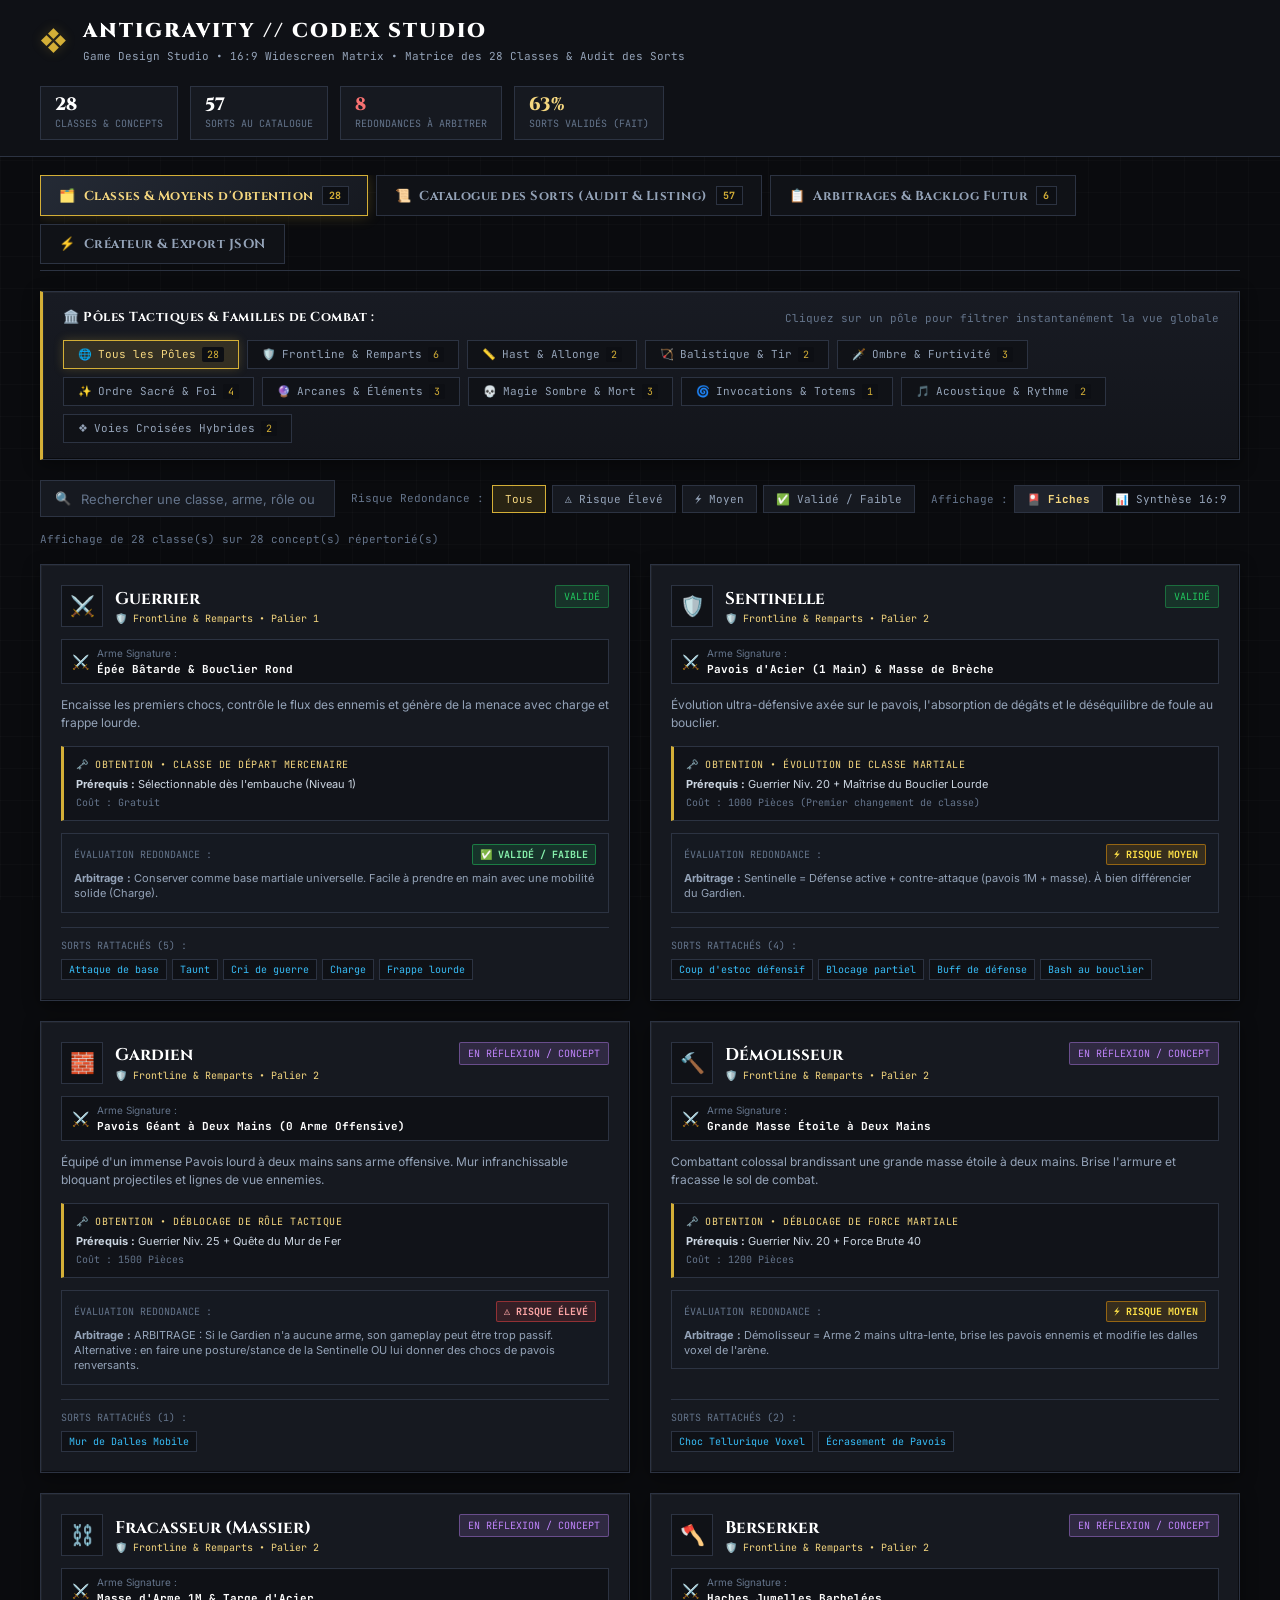
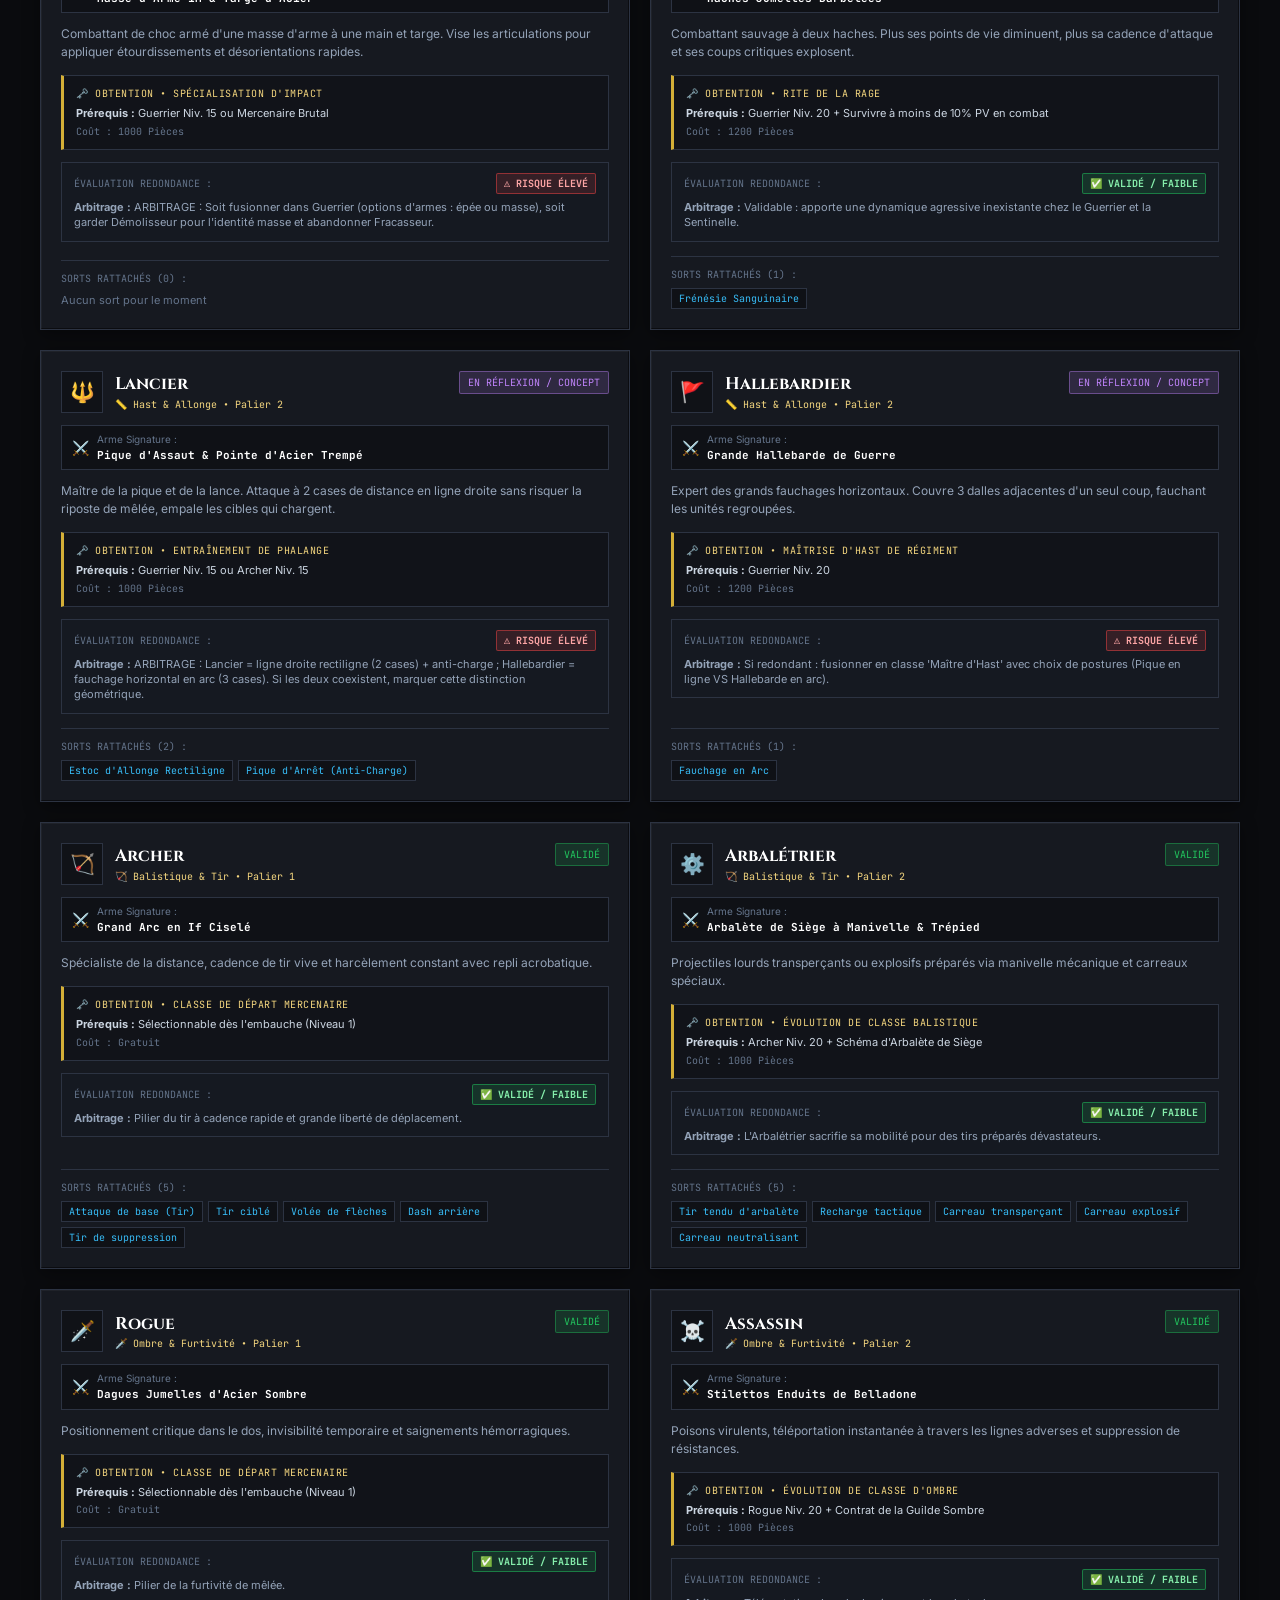
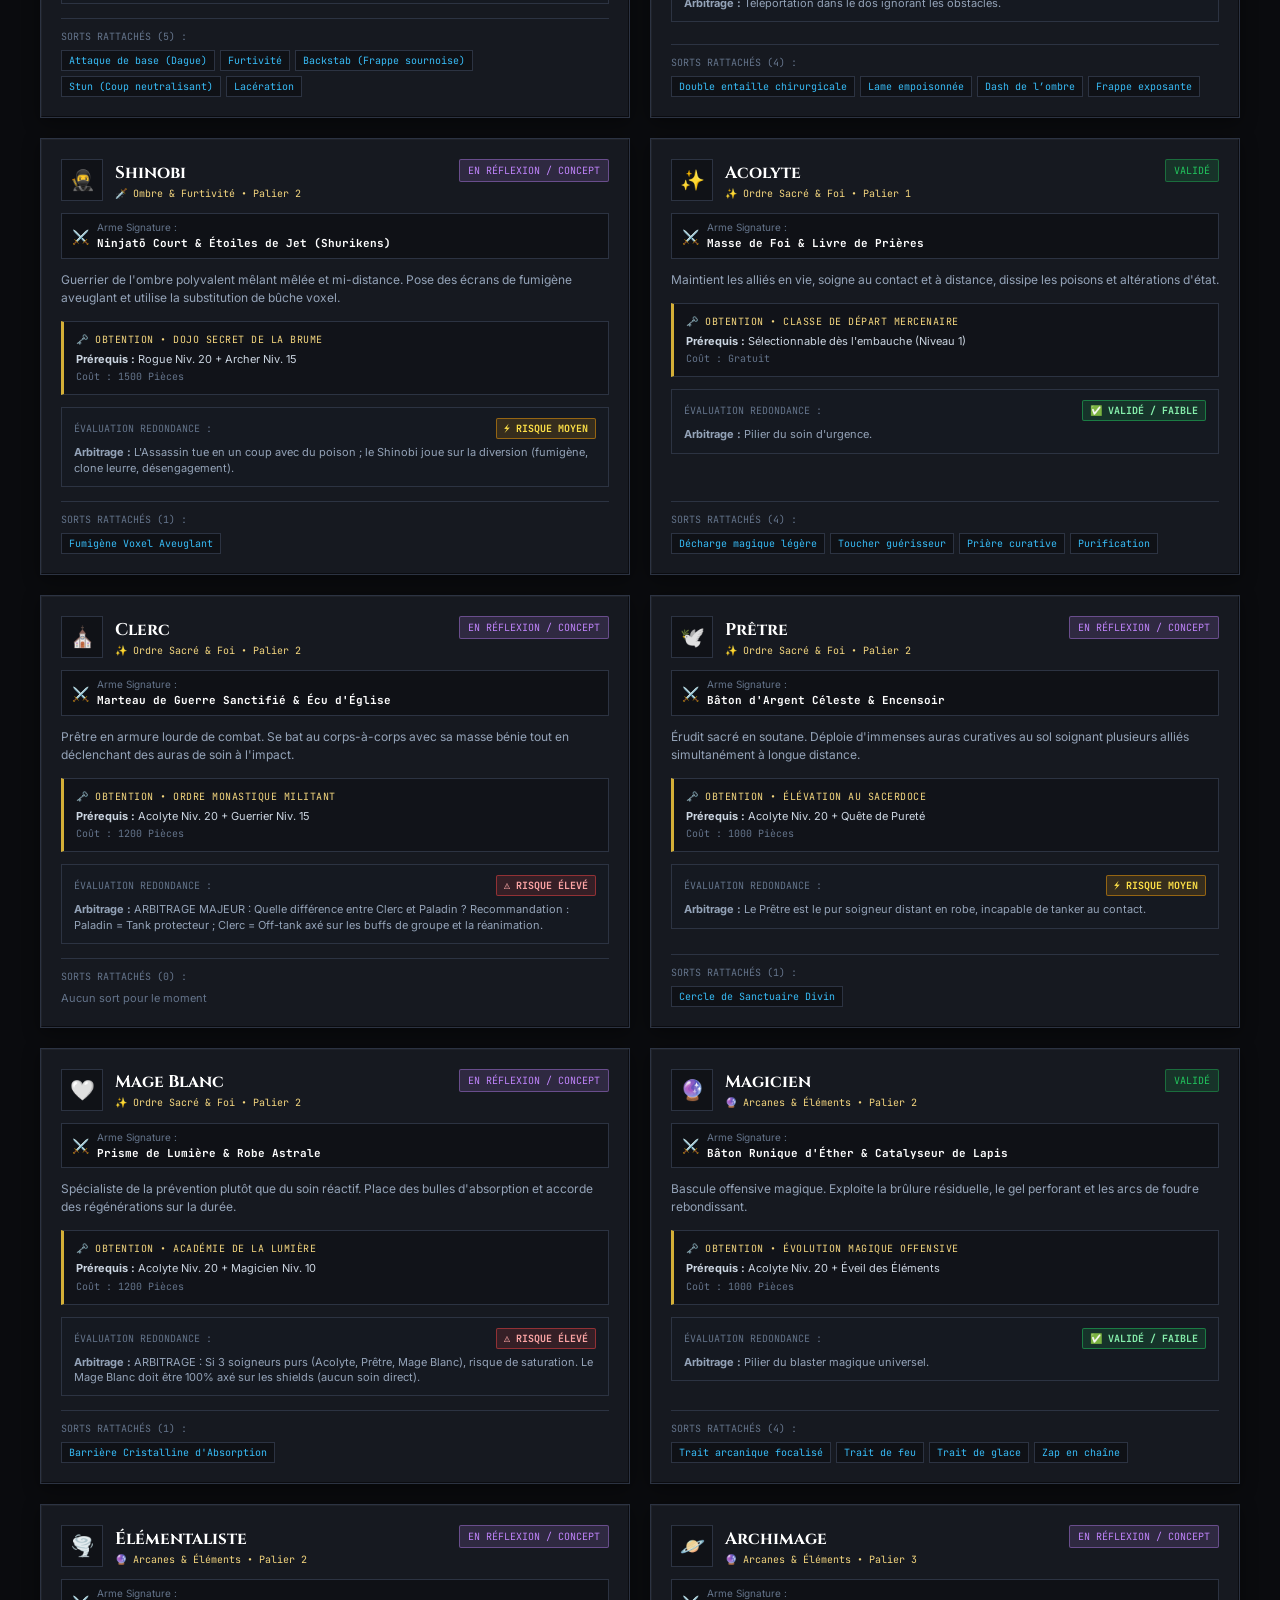
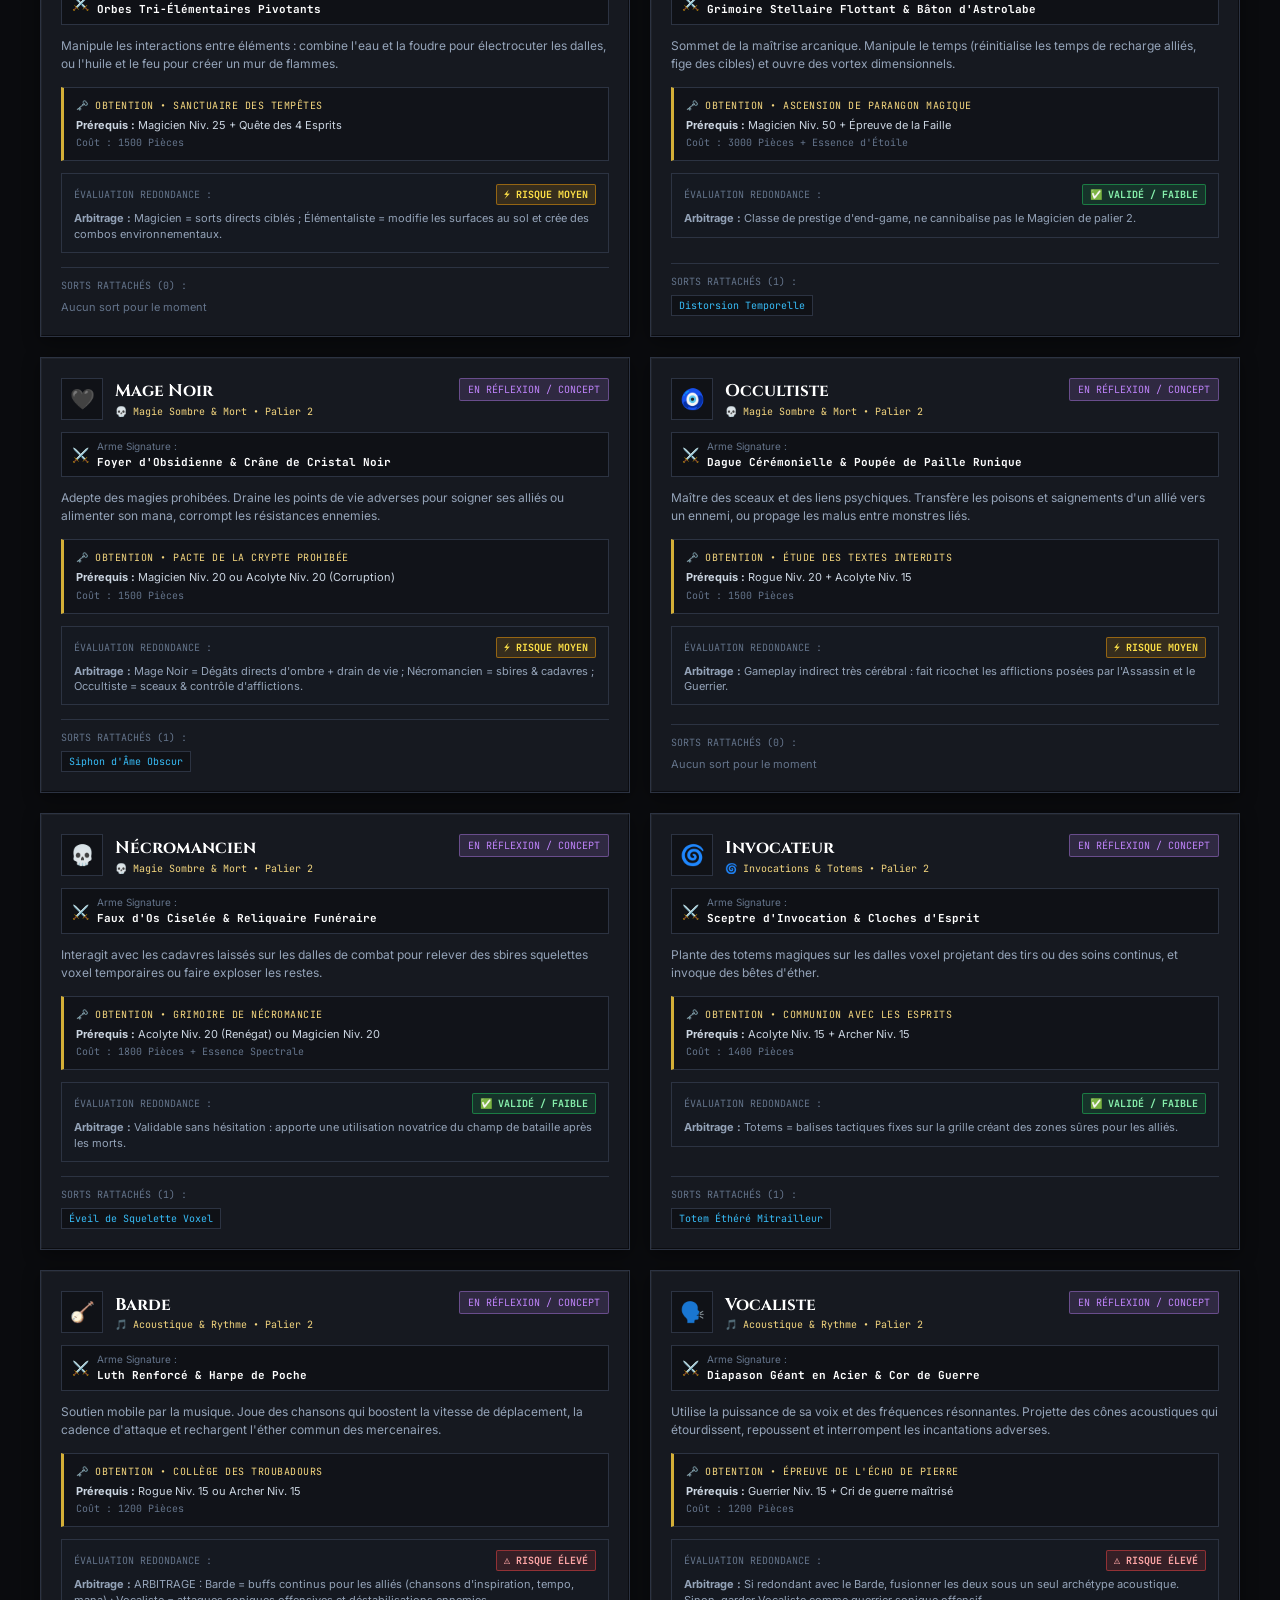
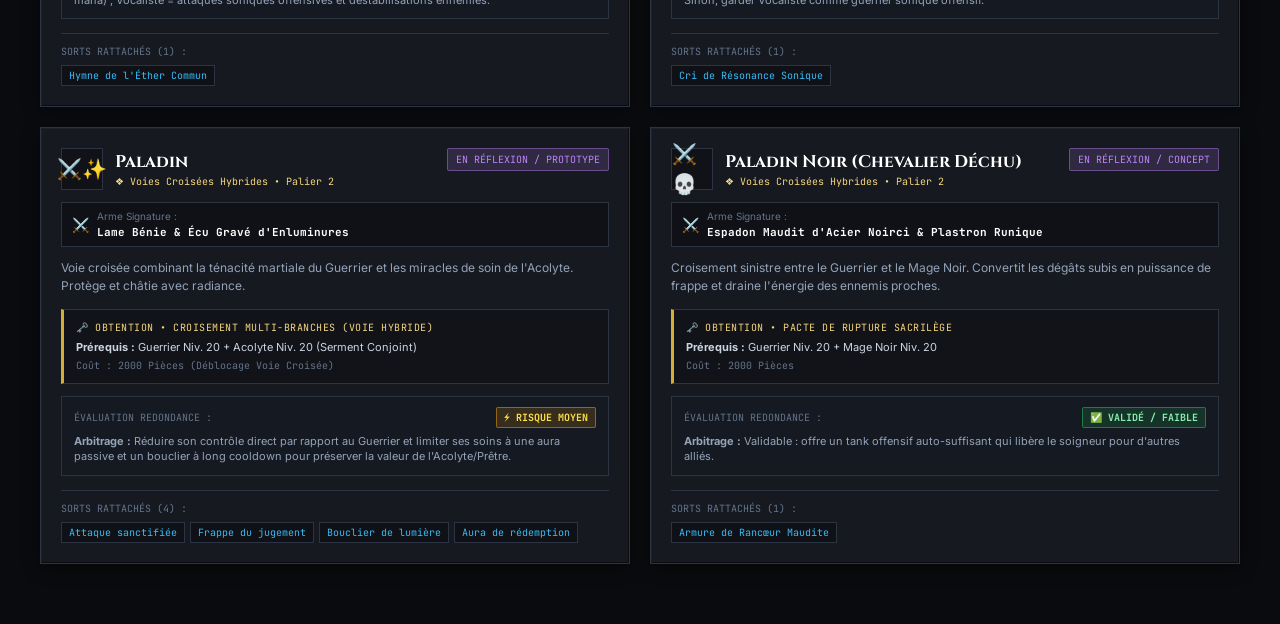
==== brainstorm/index.html @ c79175dd "feat: initial commit - Aether Vanguard showcase and codex studio" ====
<!DOCTYPE html>
<html lang="fr">
<head>
  <meta charset="UTF-8">
  <meta name="viewport" content="width=device-width, initial-scale=1.0">
  <title>Antigravity — Studio de Brainstorming &amp; Équilibrage (Classes &amp; Sorts)</title>
  <meta name="description" content="Outil de brainstorming et d'analyse game design pour Antigravity RPG : exploration des classes, évaluation des redondances, moyens d'obtention et catalogue indépendant des sorts.">
  <link rel="preconnect" href="https://fonts.googleapis.com">
  <link rel="preconnect" href="https://fonts.gstatic.com" crossorigin>
  <link href="https://fonts.googleapis.com/css2?family=Cinzel:wght@600;700;900&family=JetBrains+Mono:wght@400;500;700&family=Inter:wght@300;400;500;600;700&display=swap" rel="stylesheet">
  <link rel="stylesheet" href="style.css">
</head>
<body class="dark-theme">
  <!-- Subtle Orthogonal Grid Backdrop -->
  <div class="voxel-grid-overlay" aria-hidden="true"></div>

  <!-- App Header & KPI Bar (Optimized Full-Widescreen 16:9) -->
  <header class="app-header">
    <div class="container header-layout">
      <div class="header-brand">
        <span class="brand-crest">❖</span>
        <div>
          <h1 class="brand-title">ANTIGRAVITY // CODEX STUDIO</h1>
          <span class="brand-sub">Game Design Studio &bull; 16:9 Widescreen Matrix &bull; Matrice des 28 Classes &amp; Audit des Sorts</span>
        </div>
      </div>

      <!-- Quick Metrics Bar -->
      <div class="header-metrics">
        <div class="metric-box">
          <span class="metric-val" id="metric-total-classes">28</span>
          <span class="metric-lbl">Classes &amp; Concepts</span>
        </div>
        <div class="metric-box">
          <span class="metric-val" id="metric-total-spells">--</span>
          <span class="metric-lbl">Sorts au Catalogue</span>
        </div>
        <div class="metric-box">
          <span class="metric-val text-warn" id="metric-redundancy-count">--</span>
          <span class="metric-lbl">Redondances à Arbitrer</span>
        </div>
        <div class="metric-box metric-progress-box">
          <div class="metric-val text-gold" id="metric-completion">--%</div>
          <span class="metric-lbl">Sorts Validés (Fait)</span>
        </div>
      </div>
    </div>
  </header>

  <!-- Navigation View Tabs -->
  <nav class="view-navigation container" aria-label="Modes de consultation">
    <div class="view-tabs-list" role="tablist">
      <button type="button" class="view-tab-btn active" data-view="classes" role="tab">
        <span class="tab-icon">🗂️</span>
        <span>Classes &amp; Moyens d'Obtention</span>
        <span class="tab-badge" id="tab-badge-classes-count">28</span>
      </button>
      <button type="button" class="view-tab-btn" data-view="spells" role="tab">
        <span class="tab-icon">📜</span>
        <span>Catalogue des Sorts (Audit &amp; Listing)</span>
        <span class="tab-badge" id="tab-badge-spells-count">0</span>
      </button>
      <button type="button" class="view-tab-btn" data-view="brainstorm" role="tab">
        <span class="tab-icon">📋</span>
        <span>Arbitrages &amp; Backlog Futur</span>
        <span class="tab-badge" id="tab-badge-backlog-count">6</span>
      </button>
      <button type="button" class="view-tab-btn" data-view="editor" role="tab">
        <span class="tab-icon">⚡</span>
        <span>Créateur &amp; Export JSON</span>
      </button>
    </div>
  </nav>

  <!-- Main Views Container -->
  <main class="container main-content">

    <!-- =========================================================================
         VIEW 1 : CLASSES & MOYENS D'OBTENTION
         ========================================================================= -->
    <section class="app-view active-view" id="view-classes">
      
      <!-- Pôles Tactiques Macro Bar -->
      <div class="poles-macro-bar voxel-bevel">
        <div class="poles-bar-header">
          <span class="poles-bar-title">🏛️ Pôles Tactiques &amp; Familles de Combat :</span>
          <span class="poles-bar-sub">Cliquez sur un pôle pour filtrer instantanément la vue globale</span>
        </div>
        <div class="poles-pills-list" id="poles-container">
          <!-- Dynamically populated by app.js -->
        </div>
      </div>

      <!-- Classes Toolbar & Controls -->
      <div class="view-toolbar classes-toolbar">
        <div class="toolbar-search">
          <span class="search-icon">🔍</span>
          <input type="text" id="class-search-input" placeholder="Rechercher une classe, arme, rôle ou prérequis (ex: pavois, masse, poison)..." aria-label="Recherche de classe">
        </div>

        <div class="toolbar-filters">
          <span class="filter-label">Risque Redondance :</span>
          <button type="button" class="filter-pill-risk active" data-risk="all">Tous</button>
          <button type="button" class="filter-pill-risk" data-risk="high">⚠️ Risque Élevé</button>
          <button type="button" class="filter-pill-risk" data-risk="medium">⚡ Moyen</button>
          <button type="button" class="filter-pill-risk" data-risk="low">✅ Validé / Faible</button>
        </div>

        <div class="toolbar-view-mode">
          <span class="filter-label">Affichage :</span>
          <div class="btn-group-toggle">
            <button type="button" class="btn-toggle active" id="btn-mode-cards" title="Vue Fiches Détaillées">🎴 Fiches</button>
            <button type="button" class="btn-toggle" id="btn-mode-matrix" title="Vue Tableau de Synthèse 16:9">📊 Synthèse 16:9</button>
          </div>
        </div>
      </div>

      <!-- Classes Results Info -->
      <div class="results-meta-row">
        <span id="classes-results-count" class="results-count-text">Chargement des classes...</span>
      </div>

      <!-- Mode 1 : Cards Grid Container -->
      <div class="classes-matrix-grid" id="classes-cards-container">
        <!-- Rendered dynamically by app.js -->
      </div>

      <!-- Mode 2 : Compact Matrix Table Container (Hidden by default) -->
      <div class="classes-table-wrapper voxel-bevel" id="classes-matrix-table-container" style="display: none;">
        <table class="classes-matrix-table" id="classes-matrix-table">
          <thead>
            <tr>
              <th>Classe</th>
              <th>Pôle &amp; Palier</th>
              <th>Arme Signature</th>
              <th>Rôle Tactique</th>
              <th>Moyen d'Obtention</th>
              <th>Risque Redondance</th>
              <th>Arbitrage / Différenciation Clé</th>
              <th>Sorts</th>
            </tr>
          </thead>
          <tbody id="classes-matrix-tbody">
            <!-- Rendered dynamically by app.js -->
          </tbody>
        </table>
      </div>
    </section>

    <!-- =========================================================================
         VIEW 2 : CATALOGUE INDÉPENDANT DES SORTS (AUDIT & LISTING)
         ========================================================================= -->
    <section class="app-view" id="view-spells">
      <!-- Spells Summary Banner -->
      <div class="spells-summary-card voxel-bevel">
        <div class="summary-info">
          <h3>Catalogue Unifié de Toutes les Compétences</h3>
          <p>Consultez, filtrez et auditez l'ensemble des sorts du jeu indépendamment des classes. Repérez les trous de conception (manque de sorts de zone, manque de stuns ou doublons d'effets).</p>
        </div>
        <div class="spells-stat-breakdown">
          <div class="breakdown-item done">
            <span class="dot-status"></span>
            <span class="bd-label">Fait &bull; Validé :</span>
            <strong id="stat-done-count">0</strong>
          </div>
          <div class="breakdown-item balance">
            <span class="dot-status"></span>
            <span class="bd-label">À Équilibrer / Prototype :</span>
            <strong id="stat-balance-count">0</strong>
          </div>
          <div class="breakdown-item todo">
            <span class="dot-status"></span>
            <span class="bd-label">À Concevoir :</span>
            <strong id="stat-todo-count">0</strong>
          </div>
        </div>
      </div>

      <!-- Spells Filter Bar -->
      <div class="view-toolbar spells-toolbar">
        <div class="toolbar-search">
          <span class="search-icon">🔍</span>
          <input type="text" id="spell-search-input" placeholder="Rechercher par nom, classe, effet (ex: stun, poison, soin, brise-armure, zone)..." aria-label="Recherche de sort">
        </div>

        <div class="toolbar-filters">
          <span class="filter-label">Statut :</span>
          <button type="button" class="filter-pill-status active" data-status="all">Tous</button>
          <button type="button" class="filter-pill-status" data-status="Fait">Fait</button>
          <button type="button" class="filter-pill-status" data-status="À Équilibrer">À Équilibrer</button>
          <button type="button" class="filter-pill-status" data-status="À Concevoir">À Concevoir</button>
        </div>

        <div class="toolbar-filters">
          <span class="filter-label">Type :</span>
          <select id="spell-type-filter" class="toolbar-select">
            <option value="all">Tous les Types</option>
            <option value="offensif">Offensif / Dégâts</option>
            <option value="soin">Soins &amp; Soutien</option>
            <option value="defensif">Défensif &amp; Blocage</option>
            <option value="controle">Contrôle (Stun / Taunt / Entrave)</option>
            <option value="dot">Altération (Poison / Saignement / Brûlure)</option>
            <option value="mobilite">Mobilité &amp; Téléportation</option>
          </select>
        </div>

        <div class="toolbar-view-mode">
          <span class="filter-label">Mode Sorts :</span>
          <div class="btn-group-toggle">
            <button type="button" class="btn-toggle active" id="btn-spells-table" title="Mode Tableau Dense">📋 Tableau</button>
            <button type="button" class="btn-toggle" id="btn-spells-cards" title="Mode Cartes">🗂️ Fiches</button>
            <button type="button" class="btn-toggle" id="btn-spells-grouped" title="Mode Groupé par Classe">📁 Par Classe</button>
          </div>
        </div>
      </div>

      <!-- Spells Results Meta -->
      <div class="results-meta-row">
        <span id="spells-results-count" class="results-count-text">Chargement des sorts...</span>
      </div>

      <!-- View Mode A : Spells Table Wrapper (Dense & Fast Scanning) -->
      <div class="spells-table-wrapper voxel-bevel" id="spells-table-container">
        <table class="spells-table" id="spells-table">
          <thead>
            <tr>
              <th>Sort</th>
              <th>Classe &amp; Pôle</th>
              <th>Type de Compétence</th>
              <th>Coût &amp; Cooldown</th>
              <th>Portée</th>
              <th>Description Tactique</th>
              <th>Tags &amp; Effets</th>
              <th>Statut Dev</th>
            </tr>
          </thead>
          <tbody id="spells-tbody">
            <!-- Rendered dynamically by app.js -->
          </tbody>
        </table>
      </div>

      <!-- View Mode B : Spells Cards Grid (Hidden by default) -->
      <div class="spells-cards-grid" id="spells-cards-container" style="display: none;">
        <!-- Rendered dynamically by app.js -->
      </div>

      <!-- View Mode C : Spells Grouped by Class Container (Hidden by default) -->
      <div class="spells-grouped-container" id="spells-grouped-container" style="display: none;">
        <!-- Rendered dynamically by app.js -->
      </div>
    </section>

    <!-- =========================================================================
         VIEW 3 : ARBITRAGES DE REDONDANCE & BACKLOG ROADMAP
         ========================================================================= -->
    <section class="app-view" id="view-brainstorm">
      <div class="brainstorm-intro-card voxel-bevel">
        <div style="display:flex; justify-content:space-between; align-items:center; flex-wrap:wrap; gap:12px;">
          <div>
            <h3>⚖️ Arbitrages des Redondances &amp; 📋 Backlog Futur</h3>
            <p>Cet espace sépare les arbitrages immédiats sur les classes à risque et le backlog des fonctionnalités d'évolution (Hybridation Dual-Wield Niv. 100, Mentorat, Parchemins, Gambits, Loot).</p>
          </div>
          <div class="btn-group-toggle">
            <button type="button" class="btn-toggle active" id="btn-show-arbitrages">⚖️ Arbitrages (5)</button>
            <button type="button" class="btn-toggle" id="btn-show-backlog">📋 Backlog Fonctionnalités (6)</button>
          </div>
        </div>
      </div>

      <!-- Sub-Section 1 : Arbitrages Grid -->
      <div id="section-arbitrages">
        <div class="results-meta-row">
          <span class="results-count-text">Analyse comparative des classes à risque de chevauchement</span>
        </div>
        <div class="arbitrages-grid" id="arbitrages-container">
          <!-- Rendered dynamically by app.js from data.json brainstormBacklog -->
        </div>
      </div>

      <!-- Sub-Section 2 : Feature Backlog Container (Hidden by default) -->
      <div id="section-backlog" style="display: none;">
        <!-- Backlog Category Filters Toolbar -->
        <div class="view-toolbar" style="margin-bottom: 16px;">
          <div class="toolbar-filters">
            <span class="filter-label">Catégorie :</span>
            <button type="button" class="filter-pill-backlog active" data-cat="all">Toutes</button>
            <button type="button" class="filter-pill-backlog" data-cat="Combat">Combat &amp; Gambits</button>
            <button type="button" class="filter-pill-backlog" data-cat="Bastion">Bastion &amp; Mentorat</button>
            <button type="button" class="filter-pill-backlog" data-cat="Progression">Progression &amp; XP</button>
            <button type="button" class="filter-pill-backlog" data-cat="Loot">Loot &amp; Objets</button>
            <button type="button" class="filter-pill-backlog" data-cat="Contenu">End-Game (Palier 3)</button>
          </div>
        </div>

        <div class="arbitrages-grid" id="backlog-features-container">
          <!-- Rendered dynamically by app.js from data.json featureBacklog -->
        </div>
      </div>
    </section>

    <!-- =========================================================================
         VIEW 4 : CRÉATEUR & EXPORT JSON
         ========================================================================= -->
    <section class="app-view" id="view-editor">
      <div class="editor-grid">
        <!-- Left : Add New Class / Spell Form -->
        <div class="editor-form-card voxel-bevel">
          <h3>Ajouter une Entité au Brainstorm</h3>
          <p class="form-sub">Testez une nouvelle classe ou un nouveau sort. L'entité sera immédiatement injectée dans le studio et téléchargeable au format JSON.</p>

          <div class="form-toggle-row">
            <button type="button" class="form-type-btn active" id="form-type-spell">Nouveau Sort</button>
            <button type="button" class="form-type-btn" id="form-type-class">Nouvelle Classe</button>
          </div>

          <!-- Spell Form -->
          <form id="form-new-spell" class="editor-form">
            <div class="form-group">
              <label for="new-spell-name">Nom du Sort :</label>
              <input type="text" id="new-spell-name" required placeholder="Ex: Choc Tellurique, Météore Divin...">
            </div>

            <div class="form-row-2">
              <div class="form-group">
                <label for="new-spell-class">Classe Affiliée :</label>
                <select id="new-spell-class" required>
                  <!-- Populated dynamically -->
                </select>
              </div>
              <div class="form-group">
                <label for="new-spell-type">Type de Compétence :</label>
                <input type="text" id="new-spell-type" placeholder="Ex: Offensif Zone, Soin Direct...">
              </div>
            </div>

            <div class="form-row-2">
              <div class="form-group">
                <label for="new-spell-cost">Coût en Ressource :</label>
                <input type="text" id="new-spell-cost" placeholder="Ex: 20 Éther, 0 Éther...">
              </div>
              <div class="form-group">
                <label for="new-spell-cooldown">Recharge :</label>
                <input type="text" id="new-spell-cooldown" placeholder="Ex: 8s, Instantané...">
              </div>
            </div>

            <div class="form-group">
              <label for="new-spell-desc">Description &amp; Effets :</label>
              <textarea id="new-spell-desc" rows="3" placeholder="Décrivez l'effet tactique, les dégâts, les cibles affectées..."></textarea>
            </div>

            <div class="form-row-2">
              <div class="form-group">
                <label for="new-spell-tags">Tags &amp; Altérations (séparés par virgules) :</label>
                <input type="text" id="new-spell-tags" placeholder="Ex: Poison, Zone, Étourdissement...">
              </div>
              <div class="form-group">
                <label for="new-spell-status">Statut de Développement :</label>
                <select id="new-spell-status">
                  <option value="Fait">Fait &bull; Validé</option>
                  <option value="À Équilibrer">À Équilibrer / Prototype</option>
                  <option value="À Concevoir" selected>À Concevoir / Idée</option>
                </select>
              </div>
            </div>

            <button type="submit" class="btn btn-chamfer btn-primary">
              <span>+ Enregistrer le Sort dans le Codex</span>
            </button>
          </form>

          <!-- Class Form (Hidden by default) -->
          <form id="form-new-class" class="editor-form" style="display: none;">
            <div class="form-row-2">
              <div class="form-group">
                <label for="new-class-name">Nom de la Classe :</label>
                <input type="text" id="new-class-name" required placeholder="Ex: Druide, Nécromancien, Barde...">
              </div>
              <div class="form-group">
                <label for="new-class-avatar">Émoji / Glyphe :</label>
                <input type="text" id="new-class-avatar" placeholder="Ex: 🌿, 💀, 🎵...">
              </div>
            </div>

            <div class="form-row-2">
              <div class="form-group">
                <label for="new-class-pole">Pôle Tactique :</label>
                <select id="new-class-pole">
                  <option value="frontline">Frontline &amp; Remparts</option>
                  <option value="hast">Hast &amp; Allonge</option>
                  <option value="balistique">Balistique &amp; Tir</option>
                  <option value="furtivite">Ombre &amp; Furtivité</option>
                  <option value="divin">Ordre Sacré &amp; Foi</option>
                  <option value="arcanique">Arcanes &amp; Éléments</option>
                  <option value="occulte">Magie Sombre &amp; Mort</option>
                  <option value="invocation">Invocations &amp; Totems</option>
                  <option value="acoustique">Acoustique &amp; Rythme</option>
                  <option value="hybride" selected>Voies Croisées Hybrides</option>
                </select>
              </div>
              <div class="form-group">
                <label for="new-class-tier">Palier :</label>
                <select id="new-class-tier">
                  <option value="1">Palier 1 (Base)</option>
                  <option value="2" selected>Palier 2 (Spécialisation / Hybride)</option>
                  <option value="3">Palier 3 (Ascension Parangon)</option>
                </select>
              </div>
            </div>

            <div class="form-group">
              <label for="new-class-weapon">Arme Signature :</label>
              <input type="text" id="new-class-weapon" placeholder="Ex: Pavois à deux mains, Grande masse étoile, Flûte...">
            </div>

            <div class="form-group">
              <label for="new-class-obtainment">Moyens d'Obtention &amp; Prérequis :</label>
              <textarea id="new-class-obtainment" rows="2" placeholder="Ex: Guerrier Niv. 20 + 1000 Pièces d'Acier"></textarea>
            </div>

            <div class="form-group">
              <label for="new-class-summary">Rôle &amp; Résumé Tactique :</label>
              <textarea id="new-class-summary" rows="2" placeholder="Ex: Combattant de choc brisant les dalles voxel de combat..."></textarea>
            </div>

            <div class="form-group">
              <label for="new-class-arbitrage">Arbitrage / Risque de Redondance :</label>
              <textarea id="new-class-arbitrage" rows="2" placeholder="Ex: À différencier de la Sentinelle par la lenteur et la destruction d'armure..."></textarea>
            </div>

            <button type="submit" class="btn btn-chamfer btn-primary">
              <span>+ Enregistrer la Classe dans le Codex</span>
            </button>
          </form>
        </div>

        <!-- Right : Contained Raw JSON View & Actions -->
        <div class="editor-json-card voxel-bevel">
          <div class="json-card-header">
            <div>
              <h4>Fichier de Données : data.json</h4>
              <span class="json-sub-text">Données actualisées en temps réel &bull; Conteneur sécurisé</span>
            </div>
            <div class="json-actions">
              <button type="button" class="btn-hud" id="btn-toggle-json" title="Replier ou déplier le visualiseur">Masquer</button>
              <button type="button" class="btn-hud" id="btn-copy-json" title="Copier le JSON">Copier</button>
              <button type="button" class="btn btn-chamfer btn-accent btn-sm" id="btn-download-json">
                <span>⬇ Télécharger</span>
              </button>
            </div>
          </div>
          <div class="json-viewer-container" id="json-viewer-box">
            <pre><code id="json-preview-code">Chargement des données...</code></pre>
          </div>
        </div>
      </div>
    </section>

  </main>

  <script src="app.js"></script>
</body>
</html>
---- brainstorm/style.css ----
/* ==========================================================================
   ANTIGRAVITY — CODEX & BRAINSTORMING STUDIO STYLESHEET
   16:9 Widescreen (1080p & 1440p) Game Design Dashboard
   Classes Matrix, Redundancy Arbitrations & Unified Spells Catalog
   ========================================================================== */

:root {
  --bg-slate: #0a0b0e;
  --bg-iron: #101217;
  --bg-stone: #161920;
  --bg-stone-surface: #1e222c;
  --bg-stone-light: #282f3d;

  --border-steel: #2c3342;
  --border-steel-bright: #3f495e;
  --border-gold: #d4af37;

  --accent-gold: #d4af37;
  --accent-gold-light: #f5d77f;
  --accent-gold-glow: rgba(212, 175, 55, 0.25);

  --accent-blue: #38bdf8;
  --accent-green: #22c55e;
  --accent-red: #ef4444;
  --accent-amber: #f59e0b;
  --accent-purple: #c084fc;
  --accent-cyan: #06b6d4;

  --text-main: #e2e8f0;
  --text-muted: #94a3b8;
  --text-dim: #64748b;
  --text-gold: #f5d77f;

  --font-serif: 'Cinzel', serif;
  --font-mono: 'JetBrains Mono', monospace;
  --font-sans: 'Inter', -apple-system, sans-serif;

  --transition-fast: 0.15s ease-out;
}

/* ==========================================================================
   Reset & Custom Voxel Scrollbars (Fix for Unstyled OS Bars)
   ========================================================================== */
*, *::before, *::after {
  box-sizing: border-box;
  margin: 0;
  padding: 0;
}

/* Custom Scrollbars for All Elements */
* {
  scrollbar-width: thin;
  scrollbar-color: #3b4557 #0d0f14;
}

::-webkit-scrollbar {
  width: 7px;
  height: 7px;
}

::-webkit-scrollbar-track {
  background: #0d0f14;
  border-left: 1px solid var(--border-steel);
  border-top: 1px solid var(--border-steel);
}

::-webkit-scrollbar-thumb {
  background: #2a3140;
  border: 1px solid #434e66;
}

::-webkit-scrollbar-thumb:hover {
  background: var(--accent-gold);
  border-color: var(--accent-gold-light);
}

body {
  background-color: var(--bg-slate);
  color: var(--text-main);
  font-family: var(--font-sans);
  font-size: 13px;
  line-height: 1.5;
  min-height: 100vh;
  position: relative;
  overflow-x: hidden;
}

.voxel-grid-overlay {
  position: fixed;
  inset: 0;
  background-size: 32px 32px;
  background-image: 
    linear-gradient(to right, rgba(255, 255, 255, 0.018) 1px, transparent 1px),
    linear-gradient(to bottom, rgba(255, 255, 255, 0.018) 1px, transparent 1px);
  pointer-events: none;
  z-index: 0;
}

/* 16:9 Full Widescreen Container (1080p & 1440p) */
.container {
  width: calc(100% - 48px);
  max-width: 1840px;
  margin: 0 auto;
  padding: 0 16px;
  position: relative;
  z-index: 1;
}

@media (min-width: 2200px) {
  .container {
    max-width: 2360px;
  }
}

/* ==========================================================================
   Header & Metrics Bar
   ========================================================================== */
.app-header {
  background: rgba(16, 18, 23, 0.96);
  backdrop-filter: blur(12px);
  border-bottom: 1px solid var(--border-steel);
  padding: 16px 0;
}

.header-layout {
  display: flex;
  align-items: center;
  justify-content: space-between;
  flex-wrap: wrap;
  gap: 20px;
}

.header-brand {
  display: flex;
  align-items: center;
  gap: 16px;
}

.brand-crest {
  font-size: 26px;
  color: var(--accent-gold);
  text-shadow: 0 0 12px var(--accent-gold-glow);
}

.brand-title {
  font-family: var(--font-serif);
  font-size: 20px;
  font-weight: 900;
  letter-spacing: 2px;
  color: #fff;
}

.brand-sub {
  font-family: var(--font-mono);
  font-size: 11px;
  color: var(--text-muted);
}

.header-metrics {
  display: flex;
  align-items: center;
  gap: 12px;
  flex-wrap: wrap;
}

.metric-box {
  background: var(--bg-stone);
  border: 1px solid var(--border-steel);
  padding: 8px 14px;
  display: flex;
  flex-direction: column;
  min-width: 125px;
}

.metric-val {
  font-family: var(--font-serif);
  font-size: 18px;
  font-weight: 800;
  color: #fff;
  line-height: 1.1;
}

.metric-lbl {
  font-family: var(--font-mono);
  font-size: 10px;
  color: var(--text-dim);
  text-transform: uppercase;
  margin-top: 2px;
}

.text-gold { color: var(--accent-gold-light); }
.text-warn { color: #f87171; }

/* ==========================================================================
   Navigation Tabs (Clean Widescreen Wrap, Stylized Scrollbar)
   ========================================================================== */
.view-navigation {
  margin-top: 18px;
  margin-bottom: 20px;
}

.view-tabs-list {
  display: flex;
  gap: 8px;
  border-bottom: 1px solid var(--border-steel);
  padding-bottom: 6px;
  flex-wrap: wrap;
  overflow-x: auto;
  scrollbar-width: thin;
  scrollbar-color: var(--accent-gold) #101217;
}

.view-tab-btn {
  display: inline-flex;
  align-items: center;
  gap: 8px;
  padding: 10px 18px;
  background: var(--bg-iron);
  border: 1px solid var(--border-steel);
  color: var(--text-muted);
  font-family: var(--font-serif);
  font-size: 13px;
  font-weight: 700;
  letter-spacing: 0.5px;
  cursor: pointer;
  transition: all var(--transition-fast);
  white-space: nowrap;
}

.view-tab-btn:hover {
  background: var(--bg-stone-surface);
  color: #fff;
  border-color: var(--border-steel-bright);
}

.view-tab-btn.active {
  background: linear-gradient(135deg, #242a35 0%, #161920 100%);
  border-color: var(--accent-gold);
  color: var(--accent-gold-light);
  box-shadow: 0 0 14px var(--accent-gold-glow);
}

.tab-badge {
  font-family: var(--font-mono);
  font-size: 10px;
  padding: 2px 6px;
  background: #0d0f14;
  border: 1px solid var(--border-steel);
  color: var(--accent-gold);
}

/* ==========================================================================
   Views System & Shared Containers
   ========================================================================== */
.main-content {
  padding-bottom: 60px;
}

.app-view {
  display: none;
  animation: fadeIn 0.2s ease-out;
}

.app-view.active-view {
  display: block;
}

@keyframes fadeIn {
  0% { opacity: 0; transform: translateY(4px); }
  100% { opacity: 1; transform: translateY(0); }
}

.voxel-bevel {
  background: var(--bg-stone);
  border: 1px solid var(--border-steel);
  box-shadow: 
    inset 1px 1px 0 rgba(255, 255, 255, 0.04),
    inset -1px -1px 0 rgba(0, 0, 0, 0.5),
    0 4px 16px rgba(0, 0, 0, 0.4);
}

/* ==========================================================================
   Pôles Tactiques Macro Bar (View 1)
   ========================================================================== */
.poles-macro-bar {
  padding: 16px 20px;
  margin-bottom: 20px;
  background: linear-gradient(180deg, #181b23 0%, #13151b 100%);
  border-left: 3px solid var(--accent-gold);
}

.poles-bar-header {
  display: flex;
  justify-content: space-between;
  align-items: center;
  margin-bottom: 12px;
  flex-wrap: wrap;
  gap: 8px;
}

.poles-bar-title {
  font-family: var(--font-serif);
  font-size: 13px;
  font-weight: 700;
  letter-spacing: 0.5px;
  color: #fff;
}

.poles-bar-sub {
  font-family: var(--font-mono);
  font-size: 11px;
  color: var(--text-dim);
}

.poles-pills-list {
  display: flex;
  flex-wrap: wrap;
  gap: 8px;
}

.pole-pill-btn {
  display: inline-flex;
  align-items: center;
  gap: 6px;
  padding: 6px 14px;
  background: var(--bg-iron);
  border: 1px solid var(--border-steel);
  color: var(--text-muted);
  font-family: var(--font-mono);
  font-size: 11px;
  cursor: pointer;
  transition: all var(--transition-fast);
  white-space: nowrap;
}

.pole-pill-btn:hover {
  background: var(--bg-stone-surface);
  color: #fff;
  border-color: var(--border-steel-bright);
}

.pole-pill-btn.active {
  background: rgba(212, 175, 55, 0.15);
  border-color: var(--accent-gold);
  color: var(--accent-gold-light);
  box-shadow: 0 0 10px var(--accent-gold-glow);
}

.pole-count-tag {
  font-size: 10px;
  padding: 1px 5px;
  background: #0d0f14;
  border-radius: 2px;
  color: var(--accent-gold);
}

/* ==========================================================================
   Toolbars, Controls & Toggle Buttons
   ========================================================================== */
.view-toolbar {
  display: flex;
  justify-content: space-between;
  align-items: center;
  gap: 16px;
  margin-bottom: 14px;
  flex-wrap: wrap;
}

.toolbar-search {
  display: flex;
  align-items: center;
  gap: 10px;
  background: var(--bg-stone);
  border: 1px solid var(--border-steel);
  padding: 8px 14px;
  flex: 1;
  min-width: 280px;
  max-width: 480px;
}

.toolbar-search input {
  background: transparent;
  border: none;
  color: #fff;
  font-family: var(--font-sans);
  font-size: 13px;
  width: 100%;
  outline: none;
}

.toolbar-search input::placeholder {
  color: var(--text-dim);
}

.toolbar-filters {
  display: flex;
  align-items: center;
  gap: 6px;
  flex-wrap: wrap;
}

.filter-label {
  font-family: var(--font-mono);
  font-size: 11px;
  color: var(--text-dim);
  margin-right: 2px;
}

.filter-pill-risk, .filter-pill-status {
  padding: 6px 12px;
  background: var(--bg-stone);
  border: 1px solid var(--border-steel);
  color: var(--text-muted);
  font-family: var(--font-mono);
  font-size: 11px;
  cursor: pointer;
  transition: all var(--transition-fast);
}

.filter-pill-risk:hover, .filter-pill-status:hover {
  background: var(--bg-stone-surface);
  color: #fff;
}

.filter-pill-risk.active, .filter-pill-status.active {
  background: rgba(212, 175, 55, 0.15);
  border-color: var(--accent-gold);
  color: var(--accent-gold-light);
}

.toolbar-select {
  background: var(--bg-stone);
  border: 1px solid var(--border-steel);
  color: var(--text-main);
  padding: 6px 12px;
  font-family: var(--font-mono);
  font-size: 11px;
  outline: none;
  cursor: pointer;
}

.toolbar-select:focus {
  border-color: var(--accent-gold);
}

.btn-group-toggle {
  display: inline-flex;
  border: 1px solid var(--border-steel);
  background: #0d0f14;
}

.btn-toggle {
  padding: 6px 12px;
  background: transparent;
  border: none;
  border-right: 1px solid var(--border-steel);
  color: var(--text-muted);
  font-family: var(--font-mono);
  font-size: 11px;
  cursor: pointer;
  transition: all var(--transition-fast);
}

.btn-toggle:last-child {
  border-right: none;
}

.btn-toggle:hover {
  color: #fff;
  background: rgba(255, 255, 255, 0.05);
}

.btn-toggle.active {
  background: var(--bg-stone-surface);
  color: var(--accent-gold-light);
  font-weight: 700;
}

.results-meta-row {
  margin-bottom: 16px;
  display: flex;
  justify-content: space-between;
  align-items: center;
}

.results-count-text {
  font-family: var(--font-mono);
  font-size: 11px;
  color: var(--text-dim);
}

/* ==========================================================================
   Classes Cards Grid (Mode 1)
   ========================================================================== */
.classes-matrix-grid {
  display: grid;
  grid-template-columns: repeat(auto-fill, minmax(390px, 1fr));
  gap: 20px;
}

@media (min-width: 1800px) {
  .classes-matrix-grid {
    grid-template-columns: repeat(4, 1fr);
  }
}

@media (min-width: 2300px) {
  .classes-matrix-grid {
    grid-template-columns: repeat(5, 1fr);
  }
}

.class-analytic-card {
  display: flex;
  flex-direction: column;
  padding: 20px;
  transition: transform var(--transition-fast), border-color var(--transition-fast);
  position: relative;
}

.class-analytic-card:hover {
  border-color: var(--accent-gold);
  transform: translateY(-2px);
}

.card-top-row {
  display: flex;
  justify-content: space-between;
  align-items: flex-start;
  margin-bottom: 12px;
}

.class-identity-block {
  display: flex;
  align-items: center;
  gap: 12px;
}

.class-avatar-badge {
  width: 42px;
  height: 42px;
  background: #101217;
  border: 1px solid var(--border-steel);
  display: flex;
  align-items: center;
  justify-content: center;
  font-size: 20px;
}

.class-title-text h3 {
  font-family: var(--font-serif);
  font-size: 17px;
  color: #fff;
}

.class-pole-tag {
  font-family: var(--font-mono);
  font-size: 10px;
  color: var(--accent-gold-light);
  display: block;
}

.class-weapon-box {
  background: #0f1116;
  border: 1px solid var(--border-steel);
  padding: 6px 10px;
  margin-bottom: 12px;
  display: flex;
  align-items: center;
  gap: 8px;
  font-size: 11px;
}

.weapon-icon {
  font-size: 14px;
}

.weapon-name {
  color: #fff;
  font-family: var(--font-mono);
}

.class-summary-desc {
  font-size: 12px;
  color: var(--text-muted);
  line-height: 1.5;
  margin-bottom: 14px;
}

/* Obtainment Box */
.obtainment-box {
  background: #111319;
  border: 1px solid var(--border-steel);
  border-left: 3px solid var(--accent-gold);
  padding: 10px 12px;
  margin-bottom: 12px;
}

.obtainment-title {
  display: flex;
  align-items: center;
  gap: 6px;
  font-family: var(--font-mono);
  font-size: 10px;
  color: var(--accent-gold-light);
  text-transform: uppercase;
  letter-spacing: 0.5px;
  margin-bottom: 4px;
}

.obtainment-text {
  font-size: 11px;
  color: #cbd5e1;
  margin-bottom: 2px;
}

.obtainment-cost {
  font-family: var(--font-mono);
  font-size: 10px;
  color: var(--text-dim);
}

/* Redundancy & Arbitrage Box */
.arbitrage-box {
  background: rgba(22, 26, 34, 0.8);
  border: 1px solid var(--border-steel);
  padding: 10px 12px;
  margin-bottom: 14px;
  font-size: 11px;
}

.risk-header-row {
  display: flex;
  justify-content: space-between;
  align-items: center;
  margin-bottom: 6px;
}

.risk-lbl {
  font-family: var(--font-mono);
  font-size: 10px;
  color: var(--text-dim);
  text-transform: uppercase;
}

.arbitrage-text {
  color: var(--text-muted);
  line-height: 1.4;
  font-size: 11px;
}

/* Badges */
.status-badge {
  font-family: var(--font-mono);
  font-size: 10px;
  padding: 3px 8px;
  border-radius: 2px;
  text-transform: uppercase;
  white-space: nowrap;
}

.risk-badge {
  font-family: var(--font-mono);
  font-size: 10px;
  padding: 2px 7px;
  border-radius: 2px;
  text-transform: uppercase;
  font-weight: 700;
  display: inline-flex;
  align-items: center;
  gap: 4px;
}

.risk-high {
  background: rgba(239, 68, 68, 0.15);
  border: 1px solid rgba(239, 68, 68, 0.5);
  color: #fca5a5;
}

.risk-medium {
  background: rgba(245, 158, 11, 0.15);
  border: 1px solid rgba(245, 158, 11, 0.5);
  color: #fde047;
}

.risk-low {
  background: rgba(34, 197, 94, 0.15);
  border: 1px solid rgba(34, 197, 94, 0.5);
  color: #86efac;
}

.badge-validated {
  background: rgba(34, 197, 94, 0.15);
  border: 1px solid rgba(34, 197, 94, 0.4);
  color: var(--accent-green);
}

.badge-balance {
  background: rgba(245, 158, 11, 0.15);
  border: 1px solid rgba(245, 158, 11, 0.4);
  color: var(--accent-amber);
}

.badge-prototype {
  background: rgba(192, 132, 252, 0.15);
  border: 1px solid rgba(192, 132, 252, 0.4);
  color: var(--accent-purple);
}

.class-spells-preview {
  margin-top: auto;
  padding-top: 10px;
  border-top: 1px solid var(--border-steel);
}

.spells-preview-title {
  font-family: var(--font-mono);
  font-size: 10px;
  color: var(--text-dim);
  text-transform: uppercase;
  margin-bottom: 6px;
}

.spells-chips-wrap {
  display: flex;
  flex-wrap: wrap;
  gap: 5px;
}

.spell-chip-item {
  font-family: var(--font-mono);
  font-size: 10px;
  padding: 2px 7px;
  background: #0f1116;
  border: 1px solid var(--border-steel);
  color: var(--accent-blue);
}

/* ==========================================================================
   Classes Synthesis Matrix Table (Mode 2 : 16:9 Overview)
   ========================================================================== */
.classes-table-wrapper {
  overflow-x: auto;
  margin-top: 10px;
}

.classes-matrix-table {
  width: 100%;
  border-collapse: collapse;
  text-align: left;
}

.classes-matrix-table th, .classes-matrix-table td {
  padding: 12px 14px;
  border-bottom: 1px solid var(--border-steel);
  font-size: 12px;
}

.classes-matrix-table th {
  background: #101217;
  font-family: var(--font-mono);
  font-size: 10px;
  color: var(--text-dim);
  text-transform: uppercase;
  letter-spacing: 1px;
  position: sticky;
  top: 0;
  z-index: 2;
}

.classes-matrix-table tbody tr:hover {
  background: rgba(36, 42, 54, 0.45);
}

.col-class-name {
  display: flex;
  align-items: center;
  gap: 8px;
  font-family: var(--font-serif);
  font-size: 14px;
  font-weight: 700;
  color: #fff;
}

/* ==========================================================================
   Spells Catalog (View 2) : Summary, Table, Cards & Grouped Views
   ========================================================================== */
.spells-summary-card {
  padding: 20px 24px;
  display: flex;
  justify-content: space-between;
  align-items: center;
  flex-wrap: wrap;
  gap: 16px;
  margin-bottom: 20px;
  background: linear-gradient(180deg, #181c25 0%, #12141a 100%);
  border-left: 3px solid var(--accent-blue);
}

.spells-summary-card h3 {
  font-family: var(--font-serif);
  font-size: 18px;
  color: #fff;
  margin-bottom: 4px;
}

.spells-summary-card p {
  color: var(--text-muted);
  font-size: 12px;
  max-width: 680px;
}

.spells-stat-breakdown {
  display: flex;
  gap: 18px;
  flex-wrap: wrap;
}

.breakdown-item {
  display: flex;
  align-items: center;
  gap: 8px;
  font-family: var(--font-mono);
  font-size: 12px;
}

.dot-status {
  width: 8px;
  height: 8px;
  border-radius: 50%;
}

.done .dot-status { background: var(--accent-green); }
.balance .dot-status { background: var(--accent-amber); }
.todo .dot-status { background: var(--accent-red); }

/* Spells Table Wrapper */
.spells-table-wrapper {
  overflow-x: auto;
}

.spells-table {
  width: 100%;
  border-collapse: collapse;
  text-align: left;
}

.spells-table th, .spells-table td {
  padding: 12px 14px;
  border-bottom: 1px solid var(--border-steel);
  font-size: 12px;
}

.spells-table th {
  background: #11141b;
  font-family: var(--font-mono);
  font-size: 10px;
  color: var(--text-dim);
  text-transform: uppercase;
  letter-spacing: 0.5px;
  position: sticky;
  top: 0;
  z-index: 2;
}

.spells-table tbody tr:hover {
  background: rgba(34, 40, 52, 0.4);
}

.spell-name-cell strong {
  color: #fff;
  font-family: var(--font-serif);
  font-size: 13px;
  display: block;
}

.spell-range-tag {
  font-family: var(--font-mono);
  font-size: 10px;
  color: var(--text-dim);
}

.spell-class-cell {
  font-family: var(--font-mono);
  font-size: 11px;
  color: var(--accent-gold-light);
}

.spell-cost-cell {
  font-family: var(--font-mono);
  font-size: 11px;
  color: var(--accent-blue);
  font-weight: 600;
}

.spell-cd-cell {
  font-family: var(--font-mono);
  font-size: 10px;
  color: var(--text-dim);
}

.spell-tags-cell {
  display: flex;
  flex-wrap: wrap;
  gap: 4px;
  max-width: 220px;
}

.mini-tag {
  font-family: var(--font-mono);
  font-size: 9px;
  padding: 2px 6px;
  background: #101218;
  border: 1px solid var(--border-steel);
  color: #cbd5e1;
}

/* Spells Cards Grid (Mode B) */
.spells-cards-grid {
  display: grid;
  grid-template-columns: repeat(auto-fill, minmax(340px, 1fr));
  gap: 16px;
}

.spell-analytic-card {
  padding: 18px;
  display: flex;
  flex-direction: column;
}

.spell-card-header {
  display: flex;
  justify-content: space-between;
  align-items: flex-start;
  margin-bottom: 8px;
}

.spell-card-header h4 {
  font-family: var(--font-serif);
  font-size: 15px;
  color: #fff;
}

.spell-card-meta {
  display: flex;
  justify-content: space-between;
  align-items: center;
  font-family: var(--font-mono);
  font-size: 11px;
  margin-bottom: 10px;
  color: var(--text-dim);
  border-bottom: 1px solid var(--border-steel);
  padding-bottom: 6px;
}

.spell-card-desc {
  font-size: 12px;
  color: var(--text-muted);
  line-height: 1.45;
  margin-bottom: 12px;
}

/* Spells Grouped by Class (Mode C) */
.spells-grouped-container {
  display: flex;
  flex-direction: column;
  gap: 20px;
}

.class-spell-group-block {
  padding: 20px;
}

.class-spell-group-header {
  display: flex;
  justify-content: space-between;
  align-items: center;
  margin-bottom: 16px;
  border-bottom: 1px solid var(--border-steel);
  padding-bottom: 10px;
}

.class-spell-group-title {
  display: flex;
  align-items: center;
  gap: 10px;
  font-family: var(--font-serif);
  font-size: 16px;
  color: #fff;
}

.class-spells-inline-grid {
  display: grid;
  grid-template-columns: repeat(auto-fill, minmax(280px, 1fr));
  gap: 12px;
}

.spell-mini-card {
  background: #11141b;
  border: 1px solid var(--border-steel);
  padding: 12px;
}

.spell-mini-title {
  display: flex;
  justify-content: space-between;
  font-family: var(--font-serif);
  font-size: 13px;
  color: #fff;
  margin-bottom: 4px;
}

.spell-mini-cost {
  font-family: var(--font-mono);
  font-size: 10px;
  color: var(--accent-blue);
  margin-bottom: 6px;
}

.spell-mini-desc {
  font-size: 11px;
  color: var(--text-muted);
  line-height: 1.4;
}

/* ==========================================================================
   Arbitrages & Redundancies (View 3)
   ========================================================================== */
.brainstorm-intro-card {
  padding: 20px 24px;
  margin-bottom: 24px;
}

.brainstorm-intro-card h3 {
  font-family: var(--font-serif);
  font-size: 18px;
  color: #fff;
  margin-bottom: 6px;
}

.brainstorm-intro-card p {
  color: var(--text-muted);
  font-size: 13px;
}

.arbitrages-grid {
  display: grid;
  grid-template-columns: repeat(auto-fill, minmax(460px, 1fr));
  gap: 20px;
}

.arbitrage-card {
  padding: 22px;
  display: flex;
  flex-direction: column;
}

.arbitrage-header {
  display: flex;
  justify-content: space-between;
  align-items: flex-start;
  margin-bottom: 12px;
  border-bottom: 1px solid var(--border-steel);
  padding-bottom: 8px;
}

.arbitrage-header h4 {
  font-family: var(--font-serif);
  font-size: 16px;
  color: #fff;
}

.arbitrage-desc {
  font-size: 13px;
  color: var(--text-muted);
  line-height: 1.5;
  margin-bottom: 16px;
}

.arbitrage-verdict {
  background: rgba(212, 175, 55, 0.08);
  border-left: 3px solid var(--accent-gold);
  padding: 10px 14px;
  font-size: 12px;
  color: var(--accent-gold-light);
  line-height: 1.45;
  margin-top: auto;
}

/* Feature Backlog Cards */
.feature-card {
  padding: 22px;
  display: flex;
  flex-direction: column;
  transition: transform var(--transition-fast), border-color var(--transition-fast);
}

.feature-card:hover {
  border-color: var(--accent-blue);
  transform: translateY(-2px);
}

.feature-header {
  display: flex;
  justify-content: space-between;
  align-items: flex-start;
  margin-bottom: 10px;
  border-bottom: 1px solid var(--border-steel);
  padding-bottom: 8px;
}

.feature-header h4 {
  font-family: var(--font-serif);
  font-size: 16px;
  color: #fff;
}

.feature-meta-row {
  display: flex;
  justify-content: space-between;
  align-items: center;
  font-family: var(--font-mono);
  font-size: 11px;
  margin-bottom: 12px;
}

.feature-cat-tag {
  color: var(--accent-gold-light);
}

.feature-desc {
  font-size: 12px;
  color: var(--text-muted);
  line-height: 1.5;
  margin-bottom: 14px;
}

.feature-rule-box {
  background: #0f1116;
  border: 1px solid var(--border-steel);
  border-left: 3px solid var(--accent-blue);
  padding: 10px 12px;
  font-size: 11px;
  color: #cbd5e1;
  margin-top: auto;
  margin-bottom: 12px;
}

.filter-pill-backlog {
  padding: 6px 12px;
  background: var(--bg-stone);
  border: 1px solid var(--border-steel);
  color: var(--text-muted);
  font-family: var(--font-mono);
  font-size: 11px;
  cursor: pointer;
  transition: all var(--transition-fast);
}

.filter-pill-backlog:hover {
  background: var(--bg-stone-surface);
  color: #fff;
}

.filter-pill-backlog.active {
  background: rgba(56, 189, 248, 0.15);
  border-color: var(--accent-blue);
  color: var(--accent-blue);
}

/* ==========================================================================
   Editor & Contained JSON Viewer (View 4 - Fix Horizontal Overflow)
   ========================================================================== */
.editor-grid {
  display: grid;
  grid-template-columns: minmax(0, 1fr) minmax(0, 1.2fr);
  gap: 24px;
  align-items: start;
}

.editor-form-card, .editor-json-card {
  padding: 24px;
  min-width: 0;
  max-width: 100%;
}

.editor-form-card h3 {
  font-family: var(--font-serif);
  font-size: 18px;
  color: #fff;
  margin-bottom: 4px;
}

.form-sub {
  color: var(--text-muted);
  font-size: 12px;
  margin-bottom: 18px;
}

.form-toggle-row {
  display: flex;
  gap: 8px;
  margin-bottom: 18px;
}

.form-type-btn {
  padding: 7px 16px;
  background: var(--bg-iron);
  border: 1px solid var(--border-steel);
  color: var(--text-muted);
  font-family: var(--font-mono);
  font-size: 12px;
  cursor: pointer;
  transition: all var(--transition-fast);
}

.form-type-btn.active {
  background: rgba(212, 175, 55, 0.15);
  border-color: var(--accent-gold);
  color: var(--accent-gold-light);
}

.editor-form {
  display: flex;
  flex-direction: column;
  gap: 14px;
}

.form-group {
  display: flex;
  flex-direction: column;
  gap: 5px;
  flex: 1;
}

.form-row-2 {
  display: flex;
  gap: 14px;
}

.editor-form label {
  font-family: var(--font-mono);
  font-size: 11px;
  color: var(--text-dim);
}

.editor-form input, .editor-form select, .editor-form textarea {
  background: #0f1116;
  border: 1px solid var(--border-steel);
  padding: 8px 12px;
  color: #fff;
  font-family: var(--font-sans);
  font-size: 12px;
  outline: none;
}

.editor-form input:focus, .editor-form select:focus, .editor-form textarea:focus {
  border-color: var(--accent-gold);
}

/* Button & Chamfers */
.btn {
  display: inline-flex;
  align-items: center;
  justify-content: center;
  gap: 8px;
  padding: 10px 18px;
  font-family: var(--font-serif);
  font-weight: 700;
  text-transform: uppercase;
  letter-spacing: 1px;
  cursor: pointer;
  border: none;
  transition: all var(--transition-fast);
}

.btn-chamfer {
  clip-path: polygon(6px 0, 100% 0, 100% calc(100% - 6px), calc(100% - 6px) 100%, 0 100%, 0 6px);
}

.btn-primary {
  background: linear-gradient(135deg, #242933 0%, #171b22 100%);
  color: var(--accent-gold-light);
  border: 1px solid var(--border-gold);
}

.btn-primary:hover {
  background: linear-gradient(135deg, #323947 0%, #202631 100%);
  box-shadow: 0 0 14px var(--accent-gold-glow);
}

.btn-accent {
  background: linear-gradient(135deg, #b89327 0%, #7d6114 100%);
  color: #0d0e11;
  border: 1px solid var(--accent-gold-light);
}

.btn-accent:hover {
  background: linear-gradient(135deg, #d4af37 0%, #99771a 100%);
}

.btn-hud {
  padding: 6px 12px;
  background: var(--bg-stone-surface);
  border: 1px solid var(--border-steel);
  color: var(--text-main);
  font-family: var(--font-mono);
  font-size: 11px;
  cursor: pointer;
}

.btn-hud:hover {
  border-color: var(--accent-gold);
  color: var(--accent-gold-light);
}

.btn-sm {
  padding: 6px 12px;
  font-size: 11px;
}

/* Contained JSON Viewer (Zero Overflow) */
.json-card-header {
  display: flex;
  justify-content: space-between;
  align-items: center;
  margin-bottom: 14px;
  border-bottom: 1px solid var(--border-steel);
  padding-bottom: 10px;
  flex-wrap: wrap;
  gap: 10px;
}

.json-card-header h4 {
  font-family: var(--font-serif);
  font-size: 16px;
  color: #fff;
}

.json-sub-text {
  font-family: var(--font-mono);
  font-size: 10px;
  color: var(--text-dim);
}

.json-actions {
  display: flex;
  gap: 8px;
}

.json-viewer-container {
  background: #090a0d;
  border: 1px solid var(--border-steel);
  padding: 14px;
  max-height: 520px;
  overflow: auto;
  min-width: 0;
  max-width: 100%;
  transition: all var(--transition-fast);
}

.json-viewer-container.collapsed {
  max-height: 40px;
  overflow: hidden;
  opacity: 0.5;
}

.json-viewer-container pre {
  margin: 0;
  min-width: 0;
  max-width: 100%;
}

.json-viewer-container pre code {
  font-family: var(--font-mono);
  font-size: 11px;
  line-height: 1.45;
  color: #cbd5e1;
  white-space: pre-wrap;
  word-break: break-all;
  display: block;
  min-width: 0;
  max-width: 100%;
}

/* Responsive Overrides */
@media (max-width: 1080px) {
  .editor-grid {
    grid-template-columns: 1fr;
  }
  .classes-matrix-grid {
    grid-template-columns: 1fr;
  }
  .arbitrages-grid {
    grid-template-columns: 1fr;
  }
}
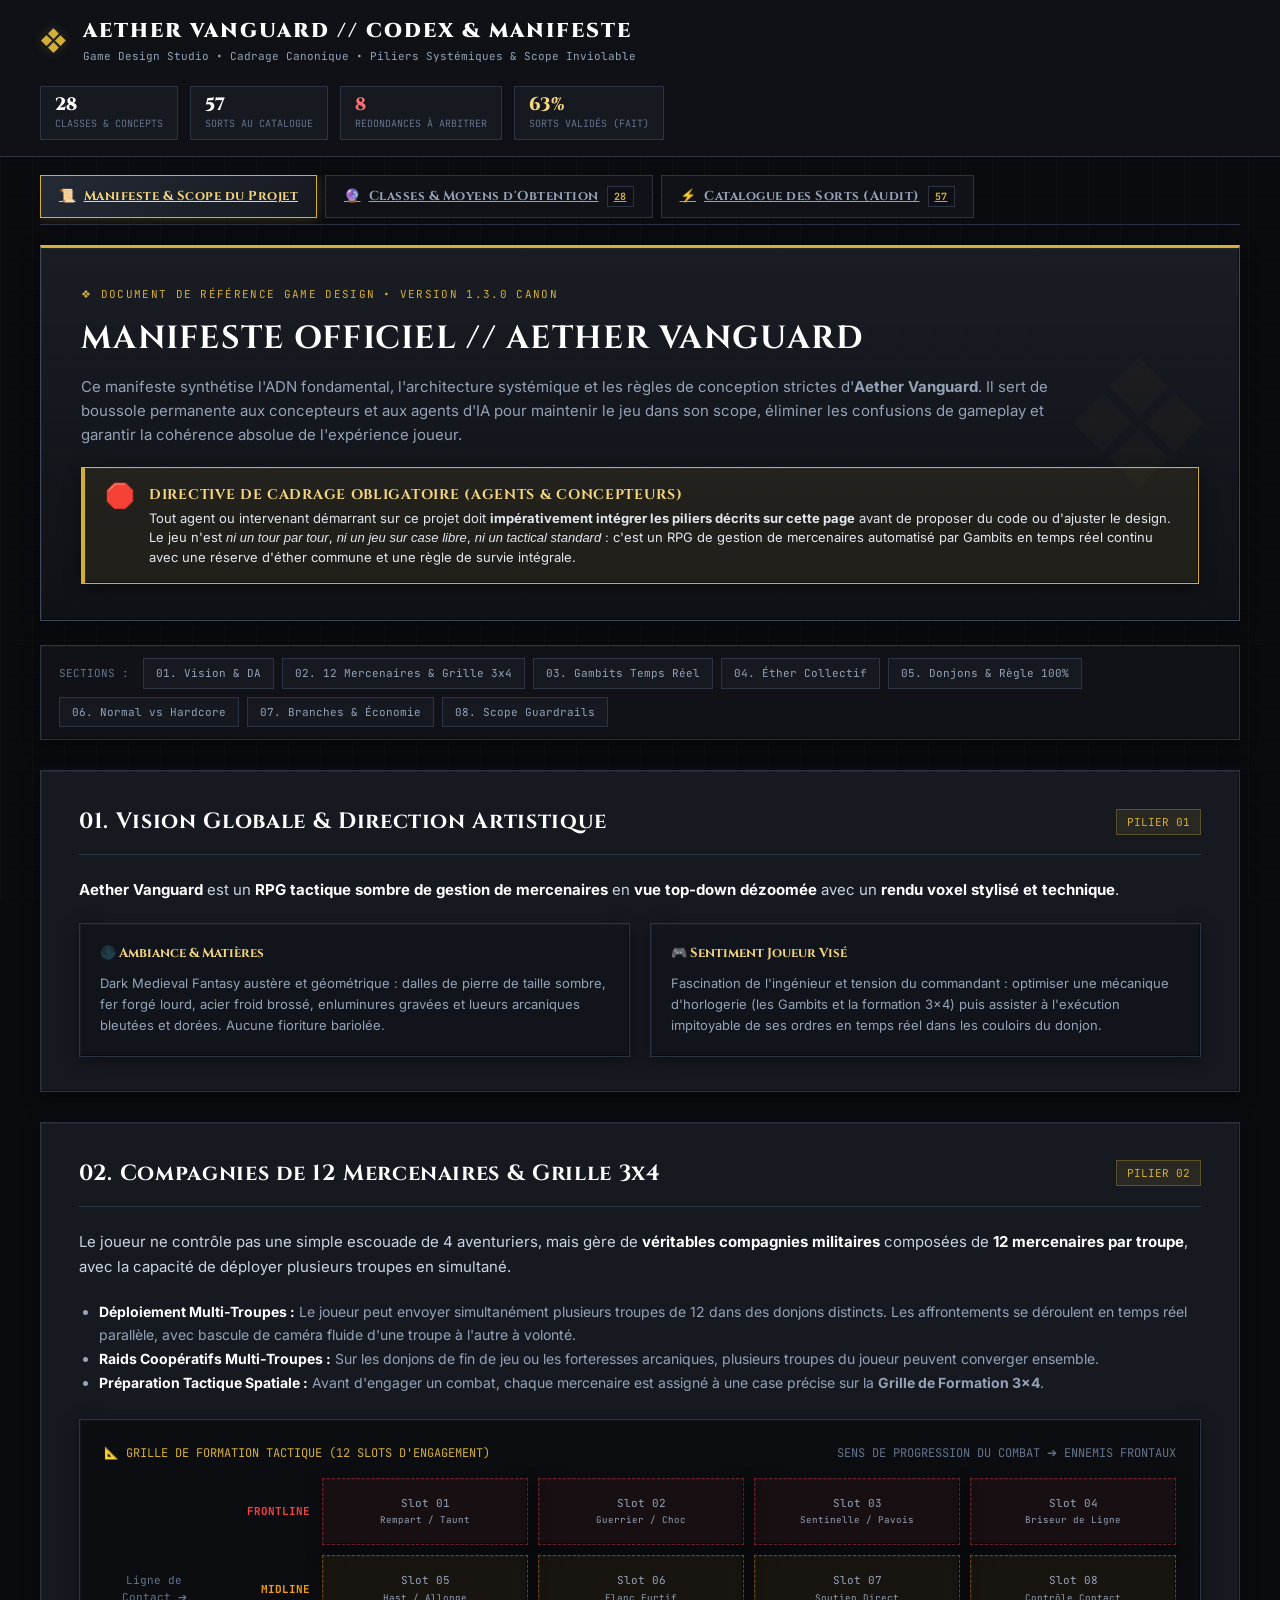
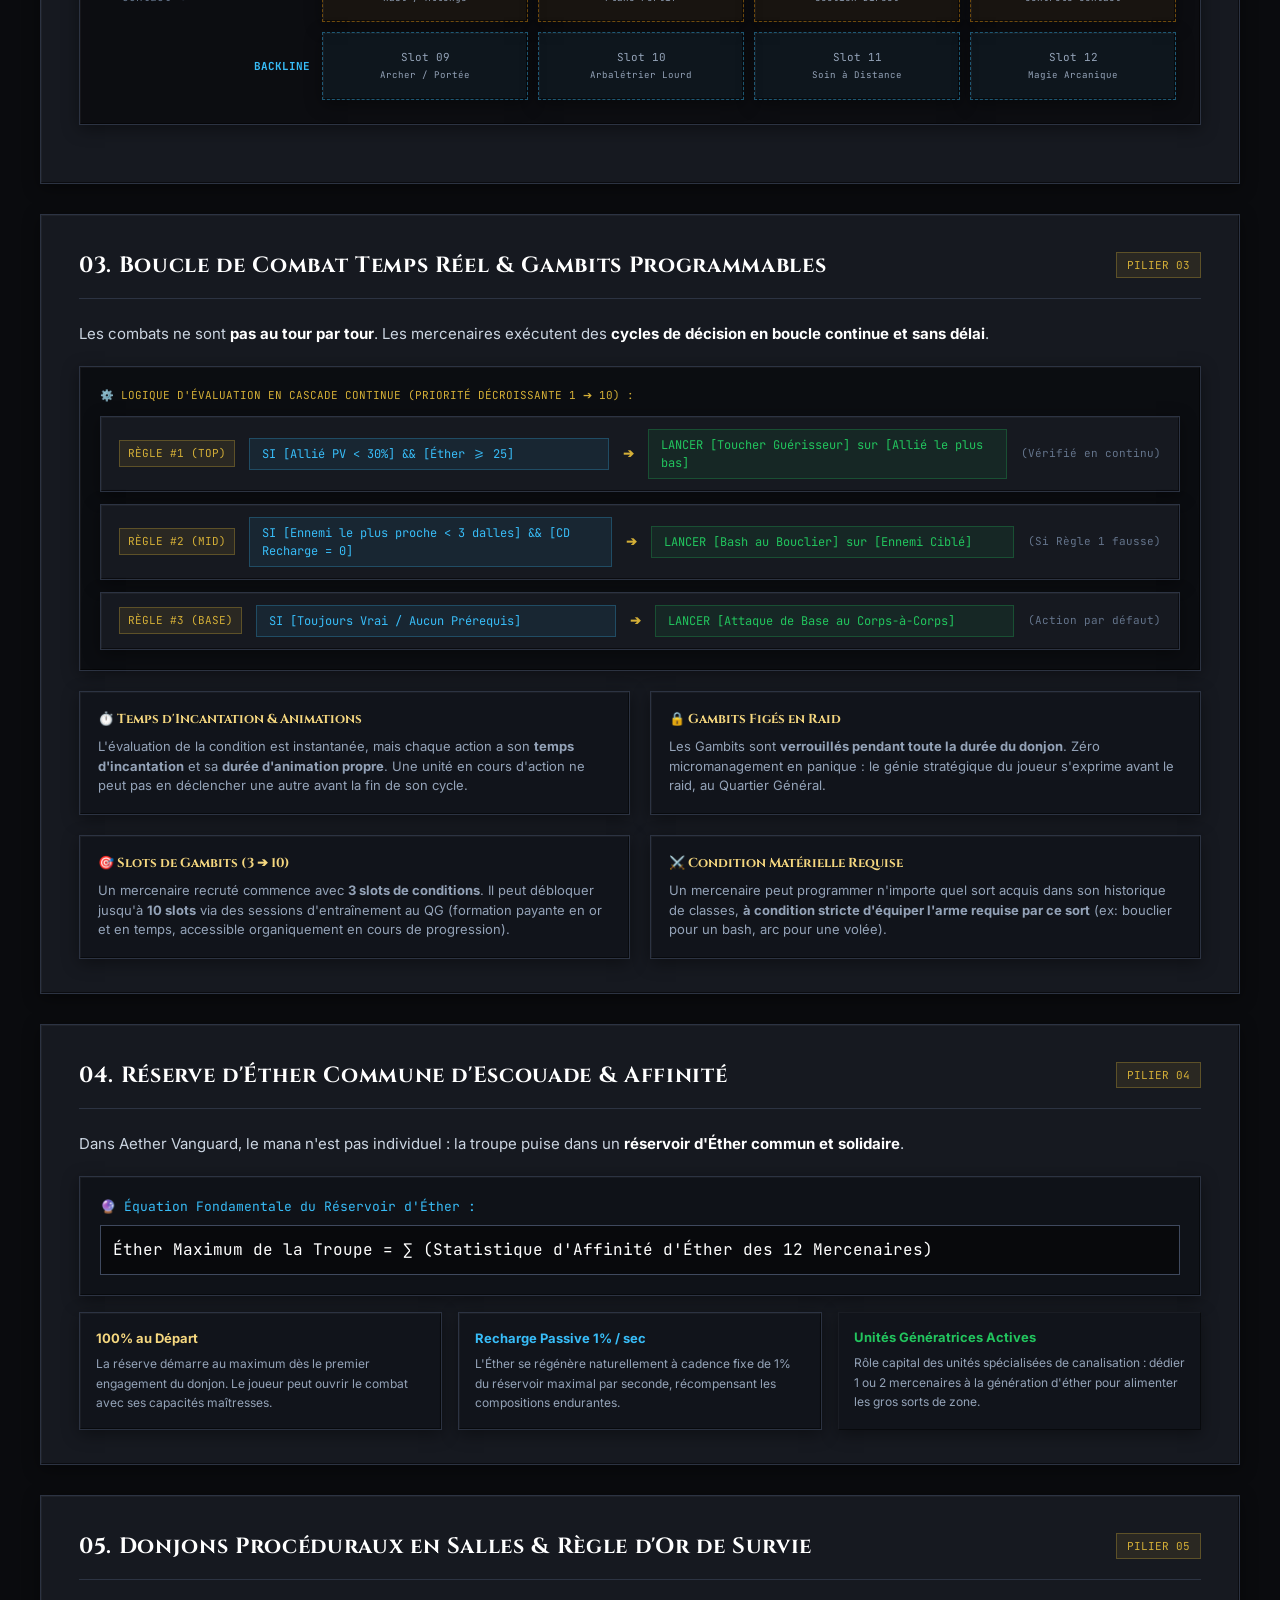
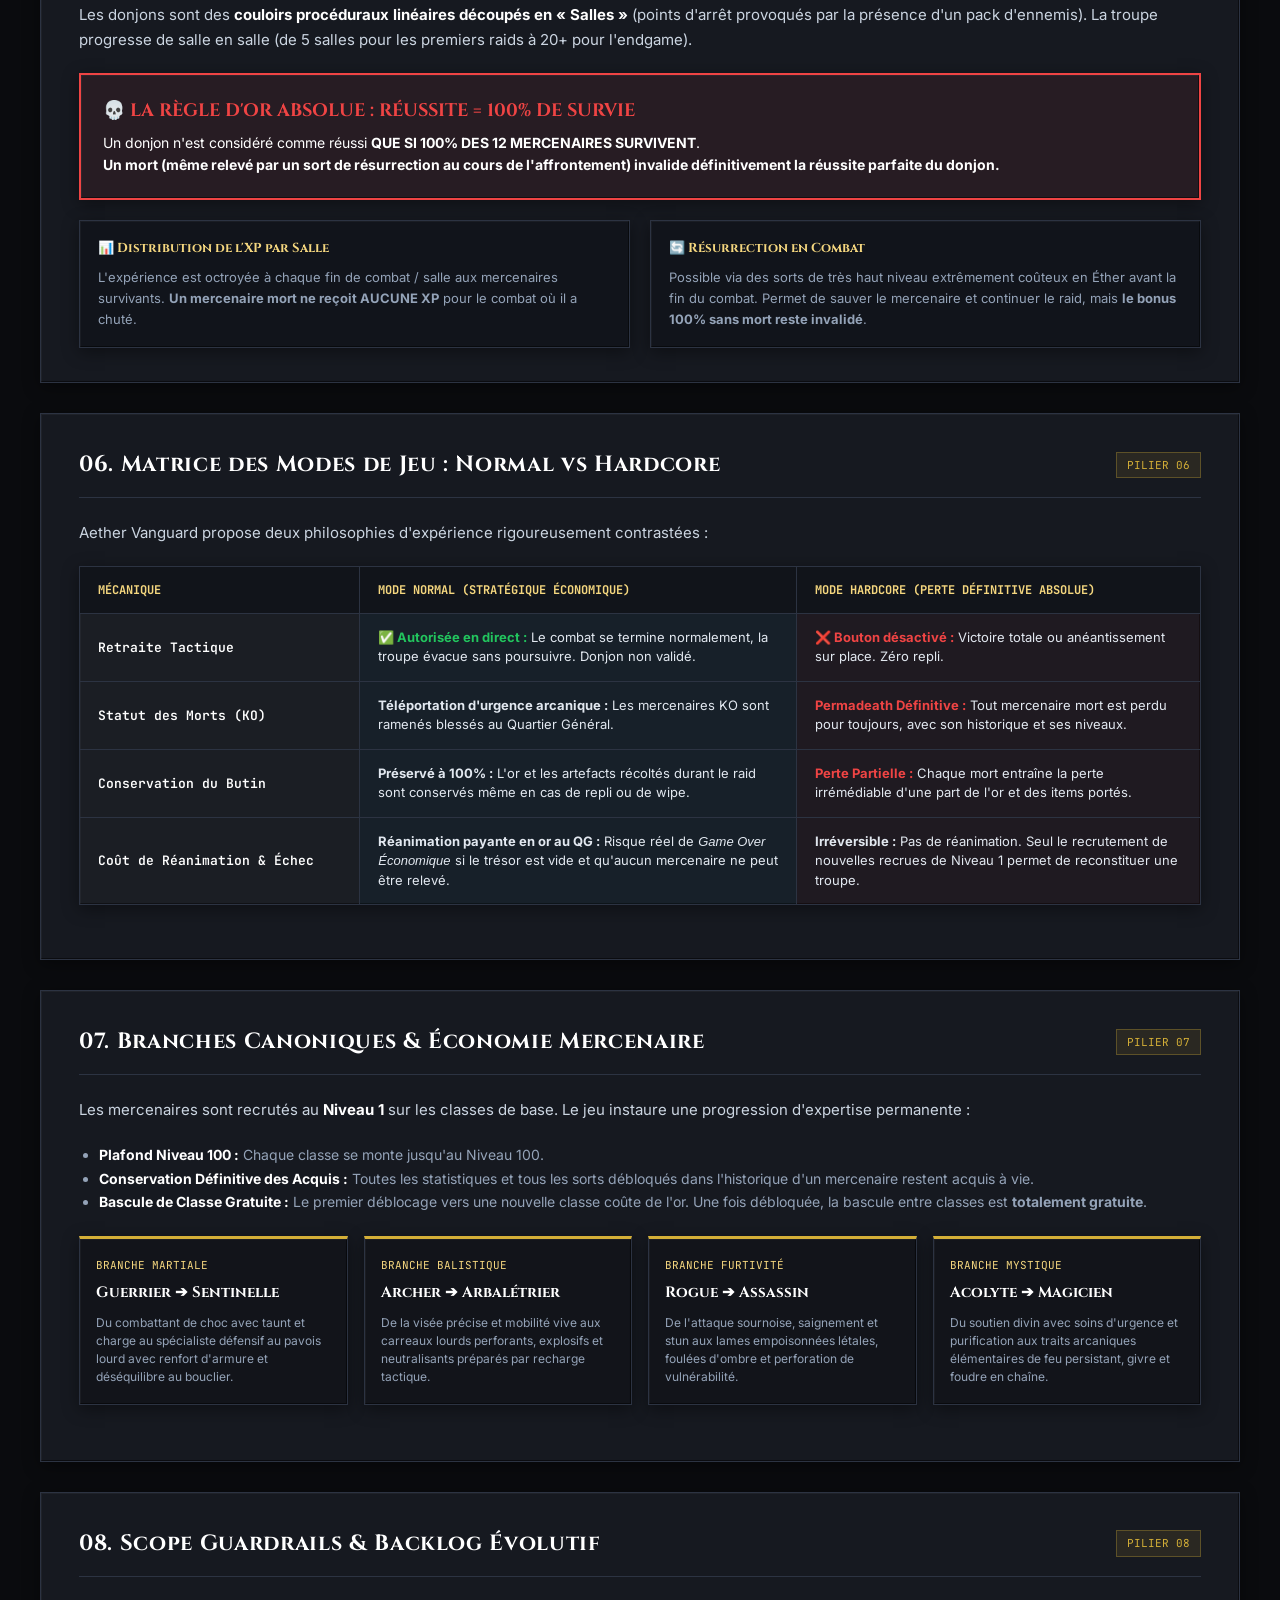
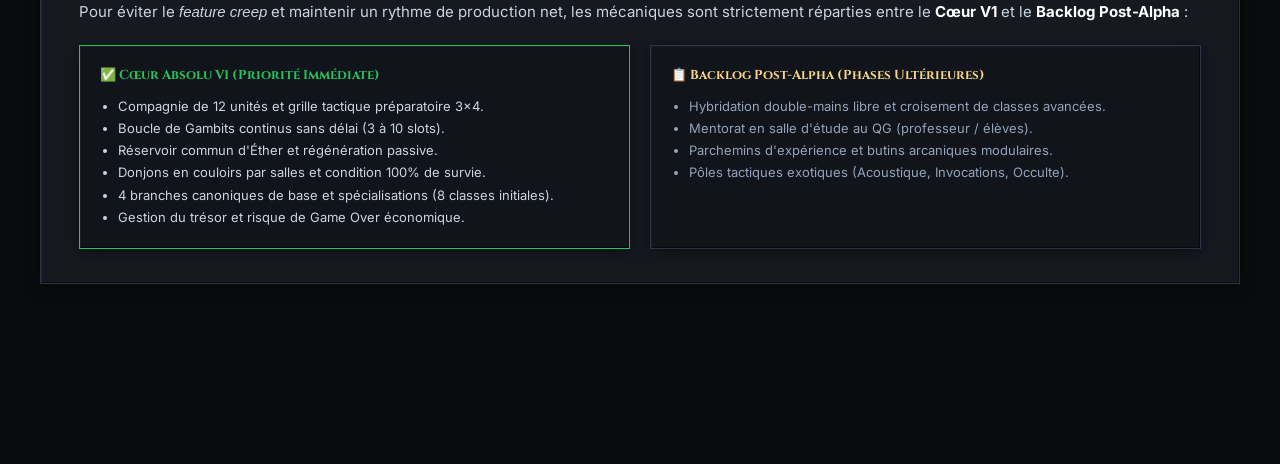
==== commit b28d7e3c: "feat(brainstorm): multi-page architecture with Master Manifesto, dedicated classes, and spells catal" ====
--- a/brainstorm/index.html
+++ b/brainstorm/index.html
@@ -3,8 +3,8 @@
 <head>
   <meta charset="UTF-8">
   <meta name="viewport" content="width=device-width, initial-scale=1.0">
-  <title>Antigravity — Studio de Brainstorming &amp; Équilibrage (Classes &amp; Sorts)</title>
-  <meta name="description" content="Outil de brainstorming et d'analyse game design pour Antigravity RPG : exploration des classes, évaluation des redondances, moyens d'obtention et catalogue indépendant des sorts.">
+  <title>Aether Vanguard — Manifeste de Conception &amp; Scope Officiel</title>
+  <meta name="description" content="Manifeste officiel de game design pour Aether Vanguard : cadrage fondamental, 12 mercenaires, grille 3x4, boucle de gambits en temps réel, éther commun et règle des 100% de survie.">
   <link rel="preconnect" href="https://fonts.googleapis.com">
   <link rel="preconnect" href="https://fonts.gstatic.com" crossorigin>
   <link href="https://fonts.googleapis.com/css2?family=Cinzel:wght@600;700;900&family=JetBrains+Mono:wght@400;500;700&family=Inter:wght@300;400;500;600;700&display=swap" rel="stylesheet">
@@ -14,14 +14,14 @@
   <!-- Subtle Orthogonal Grid Backdrop -->
   <div class="voxel-grid-overlay" aria-hidden="true"></div>
 
-  <!-- App Header & KPI Bar (Optimized Full-Widescreen 16:9) -->
+  <!-- App Header & KPI Bar (16:9 Widescreen Optimized) -->
   <header class="app-header">
     <div class="container header-layout">
       <div class="header-brand">
         <span class="brand-crest">❖</span>
         <div>
-          <h1 class="brand-title">ANTIGRAVITY // CODEX STUDIO</h1>
-          <span class="brand-sub">Game Design Studio &bull; 16:9 Widescreen Matrix &bull; Matrice des 28 Classes &amp; Audit des Sorts</span>
+          <h1 class="brand-title">AETHER VANGUARD // CODEX &amp; MANIFESTE</h1>
+          <span class="brand-sub">Game Design Studio &bull; Cadrage Canonique &bull; Piliers Systémiques &amp; Scope Inviolable</span>
         </div>
       </div>
 
@@ -47,412 +47,431 @@
     </div>
   </header>
 
-  <!-- Navigation View Tabs -->
-  <nav class="view-navigation container" aria-label="Modes de consultation">
-    <div class="view-tabs-list" role="tablist">
-      <button type="button" class="view-tab-btn active" data-view="classes" role="tab">
-        <span class="tab-icon">🗂️</span>
+  <!-- Multi-Page Global Navigation Bar -->
+  <nav class="view-navigation container" aria-label="Navigation principale">
+    <div class="view-tabs-list">
+      <a href="index.html" class="view-tab-btn active">
+        <span class="tab-icon">📜</span>
+        <span>Manifeste &amp; Scope du Projet</span>
+      </a>
+      <a href="classes.html" class="view-tab-btn">
+        <span class="tab-icon">🔮</span>
         <span>Classes &amp; Moyens d'Obtention</span>
         <span class="tab-badge" id="tab-badge-classes-count">28</span>
-      </button>
-      <button type="button" class="view-tab-btn" data-view="spells" role="tab">
-        <span class="tab-icon">📜</span>
-        <span>Catalogue des Sorts (Audit &amp; Listing)</span>
+      </a>
+      <a href="spells.html" class="view-tab-btn">
+        <span class="tab-icon">⚡</span>
+        <span>Catalogue des Sorts (Audit)</span>
         <span class="tab-badge" id="tab-badge-spells-count">0</span>
-      </button>
-      <button type="button" class="view-tab-btn" data-view="brainstorm" role="tab">
-        <span class="tab-icon">📋</span>
-        <span>Arbitrages &amp; Backlog Futur</span>
-        <span class="tab-badge" id="tab-badge-backlog-count">6</span>
-      </button>
-      <button type="button" class="view-tab-btn" data-view="editor" role="tab">
-        <span class="tab-icon">⚡</span>
-        <span>Créateur &amp; Export JSON</span>
-      </button>
+      </a>
     </div>
   </nav>
 
-  <!-- Main Views Container -->
-  <main class="container main-content">
-
-    <!-- =========================================================================
-         VIEW 1 : CLASSES & MOYENS D'OBTENTION
-         ========================================================================= -->
-    <section class="app-view active-view" id="view-classes">
-      
-      <!-- Pôles Tactiques Macro Bar -->
-      <div class="poles-macro-bar voxel-bevel">
-        <div class="poles-bar-header">
-          <span class="poles-bar-title">🏛️ Pôles Tactiques &amp; Familles de Combat :</span>
-          <span class="poles-bar-sub">Cliquez sur un pôle pour filtrer instantanément la vue globale</span>
-        </div>
-        <div class="poles-pills-list" id="poles-container">
-          <!-- Dynamically populated by app.js -->
-        </div>
-      </div>
-
-      <!-- Classes Toolbar & Controls -->
-      <div class="view-toolbar classes-toolbar">
-        <div class="toolbar-search">
-          <span class="search-icon">🔍</span>
-          <input type="text" id="class-search-input" placeholder="Rechercher une classe, arme, rôle ou prérequis (ex: pavois, masse, poison)..." aria-label="Recherche de classe">
-        </div>
-
-        <div class="toolbar-filters">
-          <span class="filter-label">Risque Redondance :</span>
-          <button type="button" class="filter-pill-risk active" data-risk="all">Tous</button>
-          <button type="button" class="filter-pill-risk" data-risk="high">⚠️ Risque Élevé</button>
-          <button type="button" class="filter-pill-risk" data-risk="medium">⚡ Moyen</button>
-          <button type="button" class="filter-pill-risk" data-risk="low">✅ Validé / Faible</button>
-        </div>
-
-        <div class="toolbar-view-mode">
-          <span class="filter-label">Affichage :</span>
-          <div class="btn-group-toggle">
-            <button type="button" class="btn-toggle active" id="btn-mode-cards" title="Vue Fiches Détaillées">🎴 Fiches</button>
-            <button type="button" class="btn-toggle" id="btn-mode-matrix" title="Vue Tableau de Synthèse 16:9">📊 Synthèse 16:9</button>
+  <!-- Main Content : The Great Manifesto -->
+  <main class="container main-content manifesto-wrapper">
+
+    <!-- Hero Banner -->
+    <header class="manifesto-hero voxel-bevel">
+      <div class="manifesto-pre-tag">
+        <span>❖ Document de Référence Game Design</span>
+        <span>&bull; Version 1.3.0 Canon</span>
+      </div>
+      <h2 class="manifesto-title">MANIFESTE OFFICIEL // AETHER VANGUARD</h2>
+      <p class="manifesto-subtitle">
+        Ce manifeste synthétise l'ADN fondamental, l'architecture systémique et les règles de conception strictes d'<strong>Aether Vanguard</strong>. Il sert de boussole permanente aux concepteurs et aux agents d'IA pour maintenir le jeu dans son scope, éliminer les confusions de gameplay et garantir la cohérence absolue de l'expérience joueur.
+      </p>
+
+      <!-- Mandatory Agent Directive Callout -->
+      <div class="manifesto-directive-box voxel-bevel">
+        <span class="directive-icon">🛑</span>
+        <div class="directive-content">
+          <h4>Directive de Cadrage Obligatoire (Agents &amp; Concepteurs)</h4>
+          <p>
+            Tout agent ou intervenant démarrant sur ce projet doit <strong>impérativement intégrer les piliers décrits sur cette page</strong> avant de proposer du code ou d'ajuster le design. Le jeu n'est <em>ni un tour par tour</em>, <em>ni un jeu sur case libre</em>, <em>ni un tactical standard</em> : c'est un RPG de gestion de mercenaires automatisé par Gambits en temps réel continu avec une réserve d'éther commune et une règle de survie intégrale.
+          </p>
+        </div>
+      </div>
+    </header>
+
+    <!-- Sticky Anchors Quick Bar -->
+    <nav class="manifesto-anchors-bar voxel-bevel" aria-label="Sommaire du Manifeste">
+      <span class="anchors-label">Sections :</span>
+      <a href="#section-vision" class="anchor-pill">01. Vision &amp; DA</a>
+      <a href="#section-troupes-grid" class="anchor-pill">02. 12 Mercenaires &amp; Grille 3x4</a>
+      <a href="#section-gambits" class="anchor-pill">03. Gambits Temps Réel</a>
+      <a href="#section-ether" class="anchor-pill">04. Éther Collectif</a>
+      <a href="#section-donjons" class="anchor-pill">05. Donjons &amp; Règle 100%</a>
+      <a href="#section-modes" class="anchor-pill">06. Normal vs Hardcore</a>
+      <a href="#section-progression" class="anchor-pill">07. Branches &amp; Économie</a>
+      <a href="#section-scope" class="anchor-pill">08. Scope Guardrails</a>
+    </nav>
+
+    <!-- SECTION 1 : VISION & IDENTITÉ ARTISTIQUE -->
+    <section class="manifesto-section voxel-bevel" id="section-vision">
+      <div class="manifesto-section-header">
+        <h3>01. Vision Globale &amp; Direction Artistique</h3>
+        <span class="section-num-tag">PILIER 01</span>
+      </div>
+      <p class="manifesto-lead-text">
+        <strong>Aether Vanguard</strong> est un <strong>RPG tactique sombre de gestion de mercenaires</strong> en <strong>vue top-down dézoomée</strong> avec un <strong>rendu voxel stylisé et technique</strong>.
+      </p>
+      <div class="card-grid-2" style="display: grid; grid-template-columns: 1fr 1fr; gap: 20px; margin-top: 16px;">
+        <div class="voxel-bevel" style="background:#11141b; border:1px solid var(--border-steel); padding:20px;">
+          <h4 style="font-family:var(--font-serif); color:var(--accent-gold-light); margin-bottom:10px;">🌑 Ambiance &amp; Matières</h4>
+          <p style="font-size:13px; color:var(--text-muted); line-height:1.6;">
+            Dark Medieval Fantasy austère et géométrique : dalles de pierre de taille sombre, fer forgé lourd, acier froid brossé, enluminures gravées et lueurs arcaniques bleutées et dorées. Aucune fioriture bariolée.
+          </p>
+        </div>
+        <div class="voxel-bevel" style="background:#11141b; border:1px solid var(--border-steel); padding:20px;">
+          <h4 style="font-family:var(--font-serif); color:var(--accent-gold-light); margin-bottom:10px;">🎮 Sentiment Joueur Visé</h4>
+          <p style="font-size:13px; color:var(--text-muted); line-height:1.6;">
+            Fascination de l'ingénieur et tension du commandant : optimiser une mécanique d'horlogerie (les Gambits et la formation 3x4) puis assister à l'exécution impitoyable de ses ordres en temps réel dans les couloirs du donjon.
+          </p>
+        </div>
+      </div>
+    </section>
+
+    <!-- SECTION 2 : 12 MERCENAIRES & GRILLE 3x4 -->
+    <section class="manifesto-section voxel-bevel" id="section-troupes-grid">
+      <div class="manifesto-section-header">
+        <h3>02. Compagnies de 12 Mercenaires &amp; Grille 3x4</h3>
+        <span class="section-num-tag">PILIER 02</span>
+      </div>
+      <p class="manifesto-lead-text">
+        Le joueur ne contrôle pas une simple escouade de 4 aventuriers, mais gère de <strong>véritables compagnies militaires</strong> composées de <strong>12 mercenaires par troupe</strong>, avec la capacité de déployer plusieurs troupes en simultané.
+      </p>
+
+      <ul style="margin-left: 20px; font-size: 14px; line-height: 1.7; color: var(--text-muted); margin-bottom: 20px;">
+        <li><strong style="color:#fff;">Déploiement Multi-Troupes :</strong> Le joueur peut envoyer simultanément plusieurs troupes de 12 dans des donjons distincts. Les affrontements se déroulent en temps réel parallèle, avec bascule de caméra fluide d'une troupe à l'autre à volonté.</li>
+        <li><strong style="color:#fff;">Raids Coopératifs Multi-Troupes :</strong> Sur les donjons de fin de jeu ou les forteresses arcaniques, plusieurs troupes du joueur peuvent converger ensemble.</li>
+        <li><strong style="color:#fff;">Préparation Tactique Spatiale :</strong> Avant d'engager un combat, chaque mercenaire est assigné à une case précise sur la <strong>Grille de Formation 3x4</strong>.</li>
+      </ul>
+
+      <!-- Interactive / Visual 3x4 Grid Representation -->
+      <div class="tactical-grid-demo voxel-bevel">
+        <div class="tactical-grid-title">
+          <span>📐 Grille de Formation Tactique (12 Slots d'Engagement)</span>
+          <span style="color:var(--text-dim);">Sens de Progression du Combat ➔ Ennemis Frontaux</span>
+        </div>
+        <div class="tactical-grid-visual">
+          <div style="font-family:var(--font-mono); font-size:11px; color:var(--text-dim); text-align:center;">
+            Ligne de Contact ➔
           </div>
-        </div>
-      </div>
-
-      <!-- Classes Results Info -->
-      <div class="results-meta-row">
-        <span id="classes-results-count" class="results-count-text">Chargement des classes...</span>
-      </div>
-
-      <!-- Mode 1 : Cards Grid Container -->
-      <div class="classes-matrix-grid" id="classes-cards-container">
-        <!-- Rendered dynamically by app.js -->
-      </div>
-
-      <!-- Mode 2 : Compact Matrix Table Container (Hidden by default) -->
-      <div class="classes-table-wrapper voxel-bevel" id="classes-matrix-table-container" style="display: none;">
-        <table class="classes-matrix-table" id="classes-matrix-table">
-          <thead>
-            <tr>
-              <th>Classe</th>
-              <th>Pôle &amp; Palier</th>
-              <th>Arme Signature</th>
-              <th>Rôle Tactique</th>
-              <th>Moyen d'Obtention</th>
-              <th>Risque Redondance</th>
-              <th>Arbitrage / Différenciation Clé</th>
-              <th>Sorts</th>
-            </tr>
-          </thead>
-          <tbody id="classes-matrix-tbody">
-            <!-- Rendered dynamically by app.js -->
-          </tbody>
-        </table>
-      </div>
-    </section>
-
-    <!-- =========================================================================
-         VIEW 2 : CATALOGUE INDÉPENDANT DES SORTS (AUDIT & LISTING)
-         ========================================================================= -->
-    <section class="app-view" id="view-spells">
-      <!-- Spells Summary Banner -->
-      <div class="spells-summary-card voxel-bevel">
-        <div class="summary-info">
-          <h3>Catalogue Unifié de Toutes les Compétences</h3>
-          <p>Consultez, filtrez et auditez l'ensemble des sorts du jeu indépendamment des classes. Repérez les trous de conception (manque de sorts de zone, manque de stuns ou doublons d'effets).</p>
-        </div>
-        <div class="spells-stat-breakdown">
-          <div class="breakdown-item done">
-            <span class="dot-status"></span>
-            <span class="bd-label">Fait &bull; Validé :</span>
-            <strong id="stat-done-count">0</strong>
-          </div>
-          <div class="breakdown-item balance">
-            <span class="dot-status"></span>
-            <span class="bd-label">À Équilibrer / Prototype :</span>
-            <strong id="stat-balance-count">0</strong>
-          </div>
-          <div class="breakdown-item todo">
-            <span class="dot-status"></span>
-            <span class="bd-label">À Concevoir :</span>
-            <strong id="stat-todo-count">0</strong>
-          </div>
-        </div>
-      </div>
-
-      <!-- Spells Filter Bar -->
-      <div class="view-toolbar spells-toolbar">
-        <div class="toolbar-search">
-          <span class="search-icon">🔍</span>
-          <input type="text" id="spell-search-input" placeholder="Rechercher par nom, classe, effet (ex: stun, poison, soin, brise-armure, zone)..." aria-label="Recherche de sort">
-        </div>
-
-        <div class="toolbar-filters">
-          <span class="filter-label">Statut :</span>
-          <button type="button" class="filter-pill-status active" data-status="all">Tous</button>
-          <button type="button" class="filter-pill-status" data-status="Fait">Fait</button>
-          <button type="button" class="filter-pill-status" data-status="À Équilibrer">À Équilibrer</button>
-          <button type="button" class="filter-pill-status" data-status="À Concevoir">À Concevoir</button>
-        </div>
-
-        <div class="toolbar-filters">
-          <span class="filter-label">Type :</span>
-          <select id="spell-type-filter" class="toolbar-select">
-            <option value="all">Tous les Types</option>
-            <option value="offensif">Offensif / Dégâts</option>
-            <option value="soin">Soins &amp; Soutien</option>
-            <option value="defensif">Défensif &amp; Blocage</option>
-            <option value="controle">Contrôle (Stun / Taunt / Entrave)</option>
-            <option value="dot">Altération (Poison / Saignement / Brûlure)</option>
-            <option value="mobilite">Mobilité &amp; Téléportation</option>
-          </select>
-        </div>
-
-        <div class="toolbar-view-mode">
-          <span class="filter-label">Mode Sorts :</span>
-          <div class="btn-group-toggle">
-            <button type="button" class="btn-toggle active" id="btn-spells-table" title="Mode Tableau Dense">📋 Tableau</button>
-            <button type="button" class="btn-toggle" id="btn-spells-cards" title="Mode Cartes">🗂️ Fiches</button>
-            <button type="button" class="btn-toggle" id="btn-spells-grouped" title="Mode Groupé par Classe">📁 Par Classe</button>
-          </div>
-        </div>
-      </div>
-
-      <!-- Spells Results Meta -->
-      <div class="results-meta-row">
-        <span id="spells-results-count" class="results-count-text">Chargement des sorts...</span>
-      </div>
-
-      <!-- View Mode A : Spells Table Wrapper (Dense & Fast Scanning) -->
-      <div class="spells-table-wrapper voxel-bevel" id="spells-table-container">
-        <table class="spells-table" id="spells-table">
-          <thead>
-            <tr>
-              <th>Sort</th>
-              <th>Classe &amp; Pôle</th>
-              <th>Type de Compétence</th>
-              <th>Coût &amp; Cooldown</th>
-              <th>Portée</th>
-              <th>Description Tactique</th>
-              <th>Tags &amp; Effets</th>
-              <th>Statut Dev</th>
-            </tr>
-          </thead>
-          <tbody id="spells-tbody">
-            <!-- Rendered dynamically by app.js -->
-          </tbody>
-        </table>
-      </div>
-
-      <!-- View Mode B : Spells Cards Grid (Hidden by default) -->
-      <div class="spells-cards-grid" id="spells-cards-container" style="display: none;">
-        <!-- Rendered dynamically by app.js -->
-      </div>
-
-      <!-- View Mode C : Spells Grouped by Class Container (Hidden by default) -->
-      <div class="spells-grouped-container" id="spells-grouped-container" style="display: none;">
-        <!-- Rendered dynamically by app.js -->
-      </div>
-    </section>
-
-    <!-- =========================================================================
-         VIEW 3 : ARBITRAGES DE REDONDANCE & BACKLOG ROADMAP
-         ========================================================================= -->
-    <section class="app-view" id="view-brainstorm">
-      <div class="brainstorm-intro-card voxel-bevel">
-        <div style="display:flex; justify-content:space-between; align-items:center; flex-wrap:wrap; gap:12px;">
-          <div>
-            <h3>⚖️ Arbitrages des Redondances &amp; 📋 Backlog Futur</h3>
-            <p>Cet espace sépare les arbitrages immédiats sur les classes à risque et le backlog des fonctionnalités d'évolution (Hybridation Dual-Wield Niv. 100, Mentorat, Parchemins, Gambits, Loot).</p>
-          </div>
-          <div class="btn-group-toggle">
-            <button type="button" class="btn-toggle active" id="btn-show-arbitrages">⚖️ Arbitrages (5)</button>
-            <button type="button" class="btn-toggle" id="btn-show-backlog">📋 Backlog Fonctionnalités (6)</button>
-          </div>
-        </div>
-      </div>
-
-      <!-- Sub-Section 1 : Arbitrages Grid -->
-      <div id="section-arbitrages">
-        <div class="results-meta-row">
-          <span class="results-count-text">Analyse comparative des classes à risque de chevauchement</span>
-        </div>
-        <div class="arbitrages-grid" id="arbitrages-container">
-          <!-- Rendered dynamically by app.js from data.json brainstormBacklog -->
-        </div>
-      </div>
-
-      <!-- Sub-Section 2 : Feature Backlog Container (Hidden by default) -->
-      <div id="section-backlog" style="display: none;">
-        <!-- Backlog Category Filters Toolbar -->
-        <div class="view-toolbar" style="margin-bottom: 16px;">
-          <div class="toolbar-filters">
-            <span class="filter-label">Catégorie :</span>
-            <button type="button" class="filter-pill-backlog active" data-cat="all">Toutes</button>
-            <button type="button" class="filter-pill-backlog" data-cat="Combat">Combat &amp; Gambits</button>
-            <button type="button" class="filter-pill-backlog" data-cat="Bastion">Bastion &amp; Mentorat</button>
-            <button type="button" class="filter-pill-backlog" data-cat="Progression">Progression &amp; XP</button>
-            <button type="button" class="filter-pill-backlog" data-cat="Loot">Loot &amp; Objets</button>
-            <button type="button" class="filter-pill-backlog" data-cat="Contenu">End-Game (Palier 3)</button>
-          </div>
-        </div>
-
-        <div class="arbitrages-grid" id="backlog-features-container">
-          <!-- Rendered dynamically by app.js from data.json featureBacklog -->
-        </div>
-      </div>
-    </section>
-
-    <!-- =========================================================================
-         VIEW 4 : CRÉATEUR & EXPORT JSON
-         ========================================================================= -->
-    <section class="app-view" id="view-editor">
-      <div class="editor-grid">
-        <!-- Left : Add New Class / Spell Form -->
-        <div class="editor-form-card voxel-bevel">
-          <h3>Ajouter une Entité au Brainstorm</h3>
-          <p class="form-sub">Testez une nouvelle classe ou un nouveau sort. L'entité sera immédiatement injectée dans le studio et téléchargeable au format JSON.</p>
-
-          <div class="form-toggle-row">
-            <button type="button" class="form-type-btn active" id="form-type-spell">Nouveau Sort</button>
-            <button type="button" class="form-type-btn" id="form-type-class">Nouvelle Classe</button>
-          </div>
-
-          <!-- Spell Form -->
-          <form id="form-new-spell" class="editor-form">
-            <div class="form-group">
-              <label for="new-spell-name">Nom du Sort :</label>
-              <input type="text" id="new-spell-name" required placeholder="Ex: Choc Tellurique, Météore Divin...">
-            </div>
-
-            <div class="form-row-2">
-              <div class="form-group">
-                <label for="new-spell-class">Classe Affiliée :</label>
-                <select id="new-spell-class" required>
-                  <!-- Populated dynamically -->
-                </select>
-              </div>
-              <div class="form-group">
-                <label for="new-spell-type">Type de Compétence :</label>
-                <input type="text" id="new-spell-type" placeholder="Ex: Offensif Zone, Soin Direct...">
+          <div class="grid-rows-container">
+            <!-- Frontline -->
+            <div class="grid-row-block">
+              <span class="grid-row-label front">FRONTLINE</span>
+              <div class="grid-cells-row">
+                <div class="grid-slot front-slot voxel-bevel">Slot 01<br><small>Rempart / Taunt</small></div>
+                <div class="grid-slot front-slot voxel-bevel">Slot 02<br><small>Guerrier / Choc</small></div>
+                <div class="grid-slot front-slot voxel-bevel">Slot 03<br><small>Sentinelle / Pavois</small></div>
+                <div class="grid-slot front-slot voxel-bevel">Slot 04<br><small>Briseur de Ligne</small></div>
               </div>
             </div>
-
-            <div class="form-row-2">
-              <div class="form-group">
-                <label for="new-spell-cost">Coût en Ressource :</label>
-                <input type="text" id="new-spell-cost" placeholder="Ex: 20 Éther, 0 Éther...">
-              </div>
-              <div class="form-group">
-                <label for="new-spell-cooldown">Recharge :</label>
-                <input type="text" id="new-spell-cooldown" placeholder="Ex: 8s, Instantané...">
+            <!-- Midline -->
+            <div class="grid-row-block">
+              <span class="grid-row-label mid">MIDLINE</span>
+              <div class="grid-cells-row">
+                <div class="grid-slot mid-slot voxel-bevel">Slot 05<br><small>Hast / Allonge</small></div>
+                <div class="grid-slot mid-slot voxel-bevel">Slot 06<br><small>Flanc Furtif</small></div>
+                <div class="grid-slot mid-slot voxel-bevel">Slot 07<br><small>Soutien Direct</small></div>
+                <div class="grid-slot mid-slot voxel-bevel">Slot 08<br><small>Contrôle Contact</small></div>
               </div>
             </div>
-
-            <div class="form-group">
-              <label for="new-spell-desc">Description &amp; Effets :</label>
-              <textarea id="new-spell-desc" rows="3" placeholder="Décrivez l'effet tactique, les dégâts, les cibles affectées..."></textarea>
-            </div>
-
-            <div class="form-row-2">
-              <div class="form-group">
-                <label for="new-spell-tags">Tags &amp; Altérations (séparés par virgules) :</label>
-                <input type="text" id="new-spell-tags" placeholder="Ex: Poison, Zone, Étourdissement...">
-              </div>
-              <div class="form-group">
-                <label for="new-spell-status">Statut de Développement :</label>
-                <select id="new-spell-status">
-                  <option value="Fait">Fait &bull; Validé</option>
-                  <option value="À Équilibrer">À Équilibrer / Prototype</option>
-                  <option value="À Concevoir" selected>À Concevoir / Idée</option>
-                </select>
+            <!-- Backline -->
+            <div class="grid-row-block">
+              <span class="grid-row-label back">BACKLINE</span>
+              <div class="grid-cells-row">
+                <div class="grid-slot back-slot voxel-bevel">Slot 09<br><small>Archer / Portée</small></div>
+                <div class="grid-slot back-slot voxel-bevel">Slot 10<br><small>Arbalétrier Lourd</small></div>
+                <div class="grid-slot back-slot voxel-bevel">Slot 11<br><small>Soin à Distance</small></div>
+                <div class="grid-slot back-slot voxel-bevel">Slot 12<br><small>Magie Arcanique</small></div>
               </div>
             </div>
-
-            <button type="submit" class="btn btn-chamfer btn-primary">
-              <span>+ Enregistrer le Sort dans le Codex</span>
-            </button>
-          </form>
-
-          <!-- Class Form (Hidden by default) -->
-          <form id="form-new-class" class="editor-form" style="display: none;">
-            <div class="form-row-2">
-              <div class="form-group">
-                <label for="new-class-name">Nom de la Classe :</label>
-                <input type="text" id="new-class-name" required placeholder="Ex: Druide, Nécromancien, Barde...">
-              </div>
-              <div class="form-group">
-                <label for="new-class-avatar">Émoji / Glyphe :</label>
-                <input type="text" id="new-class-avatar" placeholder="Ex: 🌿, 💀, 🎵...">
-              </div>
-            </div>
-
-            <div class="form-row-2">
-              <div class="form-group">
-                <label for="new-class-pole">Pôle Tactique :</label>
-                <select id="new-class-pole">
-                  <option value="frontline">Frontline &amp; Remparts</option>
-                  <option value="hast">Hast &amp; Allonge</option>
-                  <option value="balistique">Balistique &amp; Tir</option>
-                  <option value="furtivite">Ombre &amp; Furtivité</option>
-                  <option value="divin">Ordre Sacré &amp; Foi</option>
-                  <option value="arcanique">Arcanes &amp; Éléments</option>
-                  <option value="occulte">Magie Sombre &amp; Mort</option>
-                  <option value="invocation">Invocations &amp; Totems</option>
-                  <option value="acoustique">Acoustique &amp; Rythme</option>
-                  <option value="hybride" selected>Voies Croisées Hybrides</option>
-                </select>
-              </div>
-              <div class="form-group">
-                <label for="new-class-tier">Palier :</label>
-                <select id="new-class-tier">
-                  <option value="1">Palier 1 (Base)</option>
-                  <option value="2" selected>Palier 2 (Spécialisation / Hybride)</option>
-                  <option value="3">Palier 3 (Ascension Parangon)</option>
-                </select>
-              </div>
-            </div>
-
-            <div class="form-group">
-              <label for="new-class-weapon">Arme Signature :</label>
-              <input type="text" id="new-class-weapon" placeholder="Ex: Pavois à deux mains, Grande masse étoile, Flûte...">
-            </div>
-
-            <div class="form-group">
-              <label for="new-class-obtainment">Moyens d'Obtention &amp; Prérequis :</label>
-              <textarea id="new-class-obtainment" rows="2" placeholder="Ex: Guerrier Niv. 20 + 1000 Pièces d'Acier"></textarea>
-            </div>
-
-            <div class="form-group">
-              <label for="new-class-summary">Rôle &amp; Résumé Tactique :</label>
-              <textarea id="new-class-summary" rows="2" placeholder="Ex: Combattant de choc brisant les dalles voxel de combat..."></textarea>
-            </div>
-
-            <div class="form-group">
-              <label for="new-class-arbitrage">Arbitrage / Risque de Redondance :</label>
-              <textarea id="new-class-arbitrage" rows="2" placeholder="Ex: À différencier de la Sentinelle par la lenteur et la destruction d'armure..."></textarea>
-            </div>
-
-            <button type="submit" class="btn btn-chamfer btn-primary">
-              <span>+ Enregistrer la Classe dans le Codex</span>
-            </button>
-          </form>
-        </div>
-
-        <!-- Right : Contained Raw JSON View & Actions -->
-        <div class="editor-json-card voxel-bevel">
-          <div class="json-card-header">
-            <div>
-              <h4>Fichier de Données : data.json</h4>
-              <span class="json-sub-text">Données actualisées en temps réel &bull; Conteneur sécurisé</span>
-            </div>
-            <div class="json-actions">
-              <button type="button" class="btn-hud" id="btn-toggle-json" title="Replier ou déplier le visualiseur">Masquer</button>
-              <button type="button" class="btn-hud" id="btn-copy-json" title="Copier le JSON">Copier</button>
-              <button type="button" class="btn btn-chamfer btn-accent btn-sm" id="btn-download-json">
-                <span>⬇ Télécharger</span>
-              </button>
-            </div>
           </div>
-          <div class="json-viewer-container" id="json-viewer-box">
-            <pre><code id="json-preview-code">Chargement des données...</code></pre>
-          </div>
+        </div>
+      </div>
+    </section>
+
+    <!-- SECTION 3 : GAMBITS TEMPS RÉEL -->
+    <section class="manifesto-section voxel-bevel" id="section-gambits">
+      <div class="manifesto-section-header">
+        <h3>03. Boucle de Combat Temps Réel &amp; Gambits Programmables</h3>
+        <span class="section-num-tag">PILIER 03</span>
+      </div>
+      <p class="manifesto-lead-text">
+        Les combats ne sont <strong>pas au tour par tour</strong>. Les mercenaires exécutent des <strong>cycles de décision en boucle continue et sans délai</strong>.
+      </p>
+
+      <div class="gambits-pipeline-visual voxel-bevel">
+        <div style="font-family:var(--font-mono); font-size:11px; color:var(--accent-gold); text-transform:uppercase;">
+          ⚙️ Logique d'Évaluation en Cascade Continue (Priorité Décroissante 1 ➔ 10) :
+        </div>
+        <div class="pipeline-rule voxel-bevel">
+          <span class="rule-priority">RÈGLE #1 (TOP)</span>
+          <span class="rule-condition">SI [Allié PV &lt; 30%] &amp;&amp; [Éther &gt;= 25]</span>
+          <span class="rule-arrow">➔</span>
+          <span class="rule-action">LANCER [Toucher Guérisseur] sur [Allié le plus bas]</span>
+          <span class="rule-state">(Vérifié en continu)</span>
+        </div>
+        <div class="pipeline-rule voxel-bevel">
+          <span class="rule-priority">RÈGLE #2 (MID)</span>
+          <span class="rule-condition">SI [Ennemi le plus proche &lt; 3 dalles] &amp;&amp; [CD Recharge = 0]</span>
+          <span class="rule-arrow">➔</span>
+          <span class="rule-action">LANCER [Bash au Bouclier] sur [Ennemi Ciblé]</span>
+          <span class="rule-state">(Si Règle 1 fausse)</span>
+        </div>
+        <div class="pipeline-rule voxel-bevel">
+          <span class="rule-priority">RÈGLE #3 (BASE)</span>
+          <span class="rule-condition">SI [Toujours Vrai / Aucun Prérequis]</span>
+          <span class="rule-arrow">➔</span>
+          <span class="rule-action">LANCER [Attaque de Base au Corps-à-Corps]</span>
+          <span class="rule-state">(Action par défaut)</span>
+        </div>
+      </div>
+
+      <div class="card-grid-2" style="display: grid; grid-template-columns: 1fr 1fr; gap: 20px; margin-top: 20px;">
+        <div class="voxel-bevel" style="background:#11141b; border:1px solid var(--border-steel); padding:18px;">
+          <h4 style="font-family:var(--font-serif); color:var(--accent-gold-light); margin-bottom:8px;">⏱️ Temps d'Incantation &amp; Animations</h4>
+          <p style="font-size:13px; color:var(--text-muted); line-height:1.5;">
+            L'évaluation de la condition est instantanée, mais chaque action a son <strong>temps d'incantation</strong> et sa <strong>durée d'animation propre</strong>. Une unité en cours d'action ne peut pas en déclencher une autre avant la fin de son cycle.
+          </p>
+        </div>
+        <div class="voxel-bevel" style="background:#11141b; border:1px solid var(--border-steel); padding:18px;">
+          <h4 style="font-family:var(--font-serif); color:var(--accent-gold-light); margin-bottom:8px;">🔒 Gambits Figés en Raid</h4>
+          <p style="font-size:13px; color:var(--text-muted); line-height:1.5;">
+            Les Gambits sont <strong>verrouillés pendant toute la durée du donjon</strong>. Zéro micromanagement en panique : le génie stratégique du joueur s'exprime avant le raid, au Quartier Général.
+          </p>
+        </div>
+        <div class="voxel-bevel" style="background:#11141b; border:1px solid var(--border-steel); padding:18px;">
+          <h4 style="font-family:var(--font-serif); color:var(--accent-gold-light); margin-bottom:8px;">🎯 Slots de Gambits (3 ➔ 10)</h4>
+          <p style="font-size:13px; color:var(--text-muted); line-height:1.5;">
+            Un mercenaire recruté commence avec <strong>3 slots de conditions</strong>. Il peut débloquer jusqu'à <strong>10 slots</strong> via des sessions d'entraînement au QG (formation payante en or et en temps, accessible organiquement en cours de progression).
+          </p>
+        </div>
+        <div class="voxel-bevel" style="background:#11141b; border:1px solid var(--border-steel); padding:18px;">
+          <h4 style="font-family:var(--font-serif); color:var(--accent-gold-light); margin-bottom:8px;">⚔️ Condition Matérielle Requise</h4>
+          <p style="font-size:13px; color:var(--text-muted); line-height:1.5;">
+            Un mercenaire peut programmer n'importe quel sort acquis dans son historique de classes, <strong>à condition stricte d'équiper l'arme requise par ce sort</strong> (ex: bouclier pour un bash, arc pour une volée).
+          </p>
+        </div>
+      </div>
+    </section>
+
+    <!-- SECTION 4 : ÉTHER COLLECTIF -->
+    <section class="manifesto-section voxel-bevel" id="section-ether">
+      <div class="manifesto-section-header">
+        <h3>04. Réserve d'Éther Commune d'Escouade &amp; Affinité</h3>
+        <span class="section-num-tag">PILIER 04</span>
+      </div>
+      <p class="manifesto-lead-text">
+        Dans Aether Vanguard, le mana n'est pas individuel : la troupe puise dans un <strong>réservoir d'Éther commun et solidaire</strong>.
+      </p>
+
+      <div class="voxel-bevel" style="background:#0f1218; border:1px solid var(--border-steel); padding:20px; margin-bottom:16px;">
+        <div style="font-family:var(--font-mono); font-size:13px; color:var(--accent-blue); margin-bottom:8px;">
+          🔮 Équation Fondamentale du Réservoir d'Éther :
+        </div>
+        <div style="font-family:var(--font-mono); font-size:16px; color:#fff; background:#08090c; padding:12px; border:1px solid var(--border-steel-bright);">
+          Éther Maximum de la Troupe = ∑ (Statistique d'Affinité d'Éther des 12 Mercenaires)
+        </div>
+      </div>
+
+      <div class="card-grid-3" style="display:grid; grid-template-columns: repeat(3, 1fr); gap:16px;">
+        <div class="voxel-bevel" style="background:#11141b; border:1px solid var(--border-steel); padding:16px;">
+          <strong style="color:var(--accent-gold-light); display:block; margin-bottom:6px;">100% au Départ</strong>
+          <span style="font-size:12px; color:var(--text-muted); line-height:1.5;">
+            La réserve démarre au maximum dès le premier engagement du donjon. Le joueur peut ouvrir le combat avec ses capacités maîtresses.
+          </span>
+        </div>
+        <div class="voxel-bevel" style="background:#11141b; border:1px solid var(--border-steel); padding:16px;">
+          <strong style="color:var(--accent-blue); display:block; margin-bottom:6px;">Recharge Passive 1% / sec</strong>
+          <span style="font-size:12px; color:var(--text-muted); line-height:1.5;">
+            L'Éther se régénère naturellement à cadence fixe de 1% du réservoir maximal par seconde, récompensant les compositions endurantes.
+          </span>
+        </div>
+        <div class="voxel-bevel" style="background:#11141b; border:1px solid var(--border-green); padding:16px;">
+          <strong style="color:var(--accent-green); display:block; margin-bottom:6px;">Unités Génératrices Actives</strong>
+          <span style="font-size:12px; color:var(--text-muted); line-height:1.5;">
+            Rôle capital des unités spécialisées de canalisation : dédier 1 ou 2 mercenaires à la génération d'éther pour alimenter les gros sorts de zone.
+          </span>
+        </div>
+      </div>
+    </section>
+
+    <!-- SECTION 5 : DONJONS & RÈGLE D'OR 100% -->
+    <section class="manifesto-section voxel-bevel" id="section-donjons">
+      <div class="manifesto-section-header">
+        <h3>05. Donjons Procéduraux en Salles &amp; Règle d'Or de Survie</h3>
+        <span class="section-num-tag">PILIER 05</span>
+      </div>
+      <p class="manifesto-lead-text">
+        Les donjons sont des <strong>couloirs procéduraux linéaires découpés en « Salles »</strong> (points d'arrêt provoqués par la présence d'un pack d'ennemis). La troupe progresse de salle en salle (de 5 salles pour les premiers raids à 20+ pour l'endgame).
+      </p>
+
+      <div class="voxel-bevel" style="background:rgba(239, 68, 68, 0.08); border:2px solid var(--accent-red); padding:22px; margin:20px 0;">
+        <h4 style="font-family:var(--font-serif); font-size:18px; color:var(--accent-red); margin-bottom:8px; display:flex; align-items:center; gap:8px;">
+          <span>💀 LA RÈGLE D'OR ABSOLUE : RÉUSSITE = 100% DE SURVIE</span>
+        </h4>
+        <p style="font-size:14px; color:#fff; line-height:1.6;">
+          Un donjon n'est considéré comme réussi <strong>QUE SI 100% DES 12 MERCENAIRES SURVIVENT</strong>.<br>
+          <strong>Un mort (même relevé par un sort de résurrection au cours de l'affrontement) invalide définitivement la réussite parfaite du donjon.</strong>
+        </p>
+      </div>
+
+      <div class="card-grid-2" style="display:grid; grid-template-columns: 1fr 1fr; gap:20px;">
+        <div class="voxel-bevel" style="background:#11141b; border:1px solid var(--border-steel); padding:18px;">
+          <h4 style="font-family:var(--font-serif); color:var(--accent-gold-light); margin-bottom:8px;">📊 Distribution de l'XP par Salle</h4>
+          <p style="font-size:13px; color:var(--text-muted); line-height:1.6;">
+            L'expérience est octroyée à chaque fin de combat / salle aux mercenaires survivants. <strong>Un mercenaire mort ne reçoit AUCUNE XP</strong> pour le combat où il a chuté.
+          </p>
+        </div>
+        <div class="voxel-bevel" style="background:#11141b; border:1px solid var(--border-steel); padding:18px;">
+          <h4 style="font-family:var(--font-serif); color:var(--accent-gold-light); margin-bottom:8px;">🔄 Résurrection en Combat</h4>
+          <p style="font-size:13px; color:var(--text-muted); line-height:1.6;">
+            Possible via des sorts de très haut niveau extrêmement coûteux en Éther avant la fin du combat. Permet de sauver le mercenaire et continuer le raid, mais <strong>le bonus 100% sans mort reste invalidé</strong>.
+          </p>
+        </div>
+      </div>
+    </section>
+
+    <!-- SECTION 6 : NORMAL VS HARDCORE -->
+    <section class="manifesto-section voxel-bevel" id="section-modes">
+      <div class="manifesto-section-header">
+        <h3>06. Matrice des Modes de Jeu : Normal vs Hardcore</h3>
+        <span class="section-num-tag">PILIER 06</span>
+      </div>
+      <p class="manifesto-lead-text">
+        Aether Vanguard propose deux philosophies d'expérience rigoureusement contrastées :
+      </p>
+
+      <table class="manifesto-table voxel-bevel">
+        <thead>
+          <tr>
+            <th>Mécanique</th>
+            <th>Mode Normal (Stratégique Économique)</th>
+            <th>Mode Hardcore (Perte Définitive Absolue)</th>
+          </tr>
+        </thead>
+        <tbody>
+          <tr>
+            <td class="feature-name">Retraite Tactique</td>
+            <td class="mode-normal">
+              <strong style="color:var(--accent-green);">✅ Autorisée en direct :</strong> Le combat se termine normalement, la troupe évacue sans poursuivre. Donjon non validé.
+            </td>
+            <td class="mode-hardcore">
+              <strong style="color:var(--accent-red);">❌ Bouton désactivé :</strong> Victoire totale ou anéantissement sur place. Zéro repli.
+            </td>
+          </tr>
+          <tr>
+            <td class="feature-name">Statut des Morts (KO)</td>
+            <td class="mode-normal">
+              <strong>Téléportation d'urgence arcanique :</strong> Les mercenaires KO sont ramenés blessés au Quartier Général.
+            </td>
+            <td class="mode-hardcore">
+              <strong style="color:var(--accent-red);">Permadeath Définitive :</strong> Tout mercenaire mort est perdu pour toujours, avec son historique et ses niveaux.
+            </td>
+          </tr>
+          <tr>
+            <td class="feature-name">Conservation du Butin</td>
+            <td class="mode-normal">
+              <strong>Préservé à 100% :</strong> L'or et les artefacts récoltés durant le raid sont conservés même en cas de repli ou de wipe.
+            </td>
+            <td class="mode-hardcore">
+              <strong style="color:var(--accent-red);">Perte Partielle :</strong> Chaque mort entraîne la perte irrémédiable d'une part de l'or et des items portés.
+            </td>
+          </tr>
+          <tr>
+            <td class="feature-name">Coût de Réanimation &amp; Échec</td>
+            <td class="mode-normal">
+              <strong>Réanimation payante en or au QG :</strong> Risque réel de <em>Game Over Économique</em> si le trésor est vide et qu'aucun mercenaire ne peut être relevé.
+            </td>
+            <td class="mode-hardcore">
+              <strong>Irréversible :</strong> Pas de réanimation. Seul le recrutement de nouvelles recrues de Niveau 1 permet de reconstituer une troupe.
+            </td>
+          </tr>
+        </tbody>
+      </table>
+    </section>
+
+    <!-- SECTION 7 : BRANCHES CANONIQUES & ÉCONOMIE -->
+    <section class="manifesto-section voxel-bevel" id="section-progression">
+      <div class="manifesto-section-header">
+        <h3>07. Branches Canoniques &amp; Économie Mercenaire</h3>
+        <span class="section-num-tag">PILIER 07</span>
+      </div>
+      <p class="manifesto-lead-text">
+        Les mercenaires sont recrutés au <strong>Niveau 1</strong> sur les classes de base. Le jeu instaure une progression d'expertise permanente :
+      </p>
+
+      <ul style="margin-left: 20px; font-size: 14px; line-height: 1.7; color: var(--text-muted); margin-bottom: 20px;">
+        <li><strong style="color:#fff;">Plafond Niveau 100 :</strong> Chaque classe se monte jusqu'au Niveau 100.</li>
+        <li><strong style="color:#fff;">Conservation Définitive des Acquis :</strong> Toutes les statistiques et tous les sorts débloqués dans l'historique d'un mercenaire restent acquis à vie.</li>
+        <li><strong style="color:#fff;">Bascule de Classe Gratuite :</strong> Le premier déblocage vers une nouvelle classe coûte de l'or. Une fois débloquée, la bascule entre classes est <strong>totalement gratuite</strong>.</li>
+      </ul>
+
+      <div class="canon-branches-grid">
+        <div class="canon-branch-card voxel-bevel">
+          <div class="canon-branch-header">Branche Martiale</div>
+          <div class="canon-branch-path">Guerrier ➔ Sentinelle</div>
+          <p class="canon-branch-desc">
+            Du combattant de choc avec taunt et charge au spécialiste défensif au pavois lourd avec renfort d'armure et déséquilibre au bouclier.
+          </p>
+        </div>
+        <div class="canon-branch-card voxel-bevel">
+          <div class="canon-branch-header">Branche Balistique</div>
+          <div class="canon-branch-path">Archer ➔ Arbalétrier</div>
+          <p class="canon-branch-desc">
+            De la visée précise et mobilité vive aux carreaux lourds perforants, explosifs et neutralisants préparés par recharge tactique.
+          </p>
+        </div>
+        <div class="canon-branch-card voxel-bevel">
+          <div class="canon-branch-header">Branche Furtivité</div>
+          <div class="canon-branch-path">Rogue ➔ Assassin</div>
+          <p class="canon-branch-desc">
+            De l'attaque sournoise, saignement et stun aux lames empoisonnées létales, foulées d'ombre et perforation de vulnérabilité.
+          </p>
+        </div>
+        <div class="canon-branch-card voxel-bevel">
+          <div class="canon-branch-header">Branche Mystique</div>
+          <div class="canon-branch-path">Acolyte ➔ Magicien</div>
+          <p class="canon-branch-desc">
+            Du soutien divin avec soins d'urgence et purification aux traits arcaniques élémentaires de feu persistant, givre et foudre en chaîne.
+          </p>
+        </div>
+      </div>
+    </section>
+
+    <!-- SECTION 8 : SCOPE GUARDRAILS -->
+    <section class="manifesto-section voxel-bevel" id="section-scope" style="margin-bottom: 40px;">
+      <div class="manifesto-section-header">
+        <h3>08. Scope Guardrails &amp; Backlog Évolutif</h3>
+        <span class="section-num-tag">PILIER 08</span>
+      </div>
+      <p class="manifesto-lead-text">
+        Pour éviter le <em>feature creep</em> et maintenir un rythme de production net, les mécaniques sont strictement réparties entre le <strong>Cœur V1</strong> et le <strong>Backlog Post-Alpha</strong> :
+      </p>
+
+      <div class="card-grid-2" style="display:grid; grid-template-columns: 1fr 1fr; gap:20px;">
+        <div class="voxel-bevel" style="background:#11141b; border:1px solid var(--accent-green); padding:20px;">
+          <h4 style="font-family:var(--font-serif); color:var(--accent-green); margin-bottom:10px;">✅ Cœur Absolu V1 (Priorité Immédiate)</h4>
+          <ul style="font-size:13px; color:#cbd5e1; line-height:1.7; margin-left:18px;">
+            <li>Compagnie de 12 unités et grille tactique préparatoire 3x4.</li>
+            <li>Boucle de Gambits continus sans délai (3 à 10 slots).</li>
+            <li>Réservoir commun d'Éther et régénération passive.</li>
+            <li>Donjons en couloirs par salles et condition 100% de survie.</li>
+            <li>4 branches canoniques de base et spécialisations (8 classes initiales).</li>
+            <li>Gestion du trésor et risque de Game Over économique.</li>
+          </ul>
+        </div>
+        <div class="voxel-bevel" style="background:#11141b; border:1px solid var(--border-steel); padding:20px;">
+          <h4 style="font-family:var(--font-serif); color:var(--accent-gold-light); margin-bottom:10px;">📋 Backlog Post-Alpha (Phases Ultérieures)</h4>
+          <ul style="font-size:13px; color:var(--text-muted); line-height:1.7; margin-left:18px;">
+            <li>Hybridation double-mains libre et croisement de classes avancées.</li>
+            <li>Mentorat en salle d'étude au QG (professeur / élèves).</li>
+            <li>Parchemins d'expérience et butins arcaniques modulaires.</li>
+            <li>Pôles tactiques exotiques (Acoustique, Invocations, Occulte).</li>
+          </ul>
         </div>
       </div>
     </section>
--- a/brainstorm/style.css
+++ b/brainstorm/style.css
@@ -1395,3 +1395,423 @@
     grid-template-columns: 1fr;
   }
 }
+
+/* ==========================================================================
+   MANIFESTO & GAME DESIGN VISION STYLES
+   ========================================================================== */
+.manifesto-wrapper {
+  max-width: 1380px;
+  margin: 0 auto 80px auto;
+}
+
+.manifesto-hero {
+  background: linear-gradient(180deg, rgba(28, 31, 38, 0.9) 0%, rgba(16, 18, 23, 0.95) 100%);
+  border: 1px solid var(--border-steel-bright);
+  border-top: 3px solid var(--accent-gold);
+  padding: 36px 40px;
+  margin-bottom: 24px;
+  position: relative;
+  overflow: hidden;
+}
+
+.manifesto-hero::after {
+  content: '❖';
+  position: absolute;
+  right: 20px;
+  top: 50%;
+  transform: translateY(-50%);
+  font-size: 180px;
+  color: rgba(212, 175, 55, 0.03);
+  pointer-events: none;
+  font-family: var(--font-serif);
+}
+
+.manifesto-pre-tag {
+  display: inline-flex;
+  align-items: center;
+  gap: 8px;
+  font-family: var(--font-mono);
+  font-size: 11px;
+  color: var(--accent-gold);
+  text-transform: uppercase;
+  letter-spacing: 0.12em;
+  margin-bottom: 12px;
+}
+
+.manifesto-title {
+  font-family: var(--font-serif);
+  font-size: 32px;
+  font-weight: 700;
+  letter-spacing: 0.04em;
+  color: #fff;
+  margin-bottom: 12px;
+}
+
+.manifesto-subtitle {
+  font-size: 15px;
+  line-height: 1.6;
+  color: var(--text-muted);
+  max-width: 1000px;
+}
+
+/* Directive Mandatory Box */
+.manifesto-directive-box {
+  background: rgba(212, 175, 55, 0.08);
+  border: 1px solid var(--border-gold);
+  border-left: 4px solid var(--accent-gold);
+  padding: 16px 20px;
+  margin-top: 20px;
+  display: flex;
+  gap: 14px;
+  align-items: flex-start;
+}
+
+.directive-icon {
+  font-size: 24px;
+  line-height: 1;
+}
+
+.directive-content h4 {
+  font-family: var(--font-serif);
+  font-size: 14px;
+  color: var(--accent-gold-light);
+  margin-bottom: 4px;
+  text-transform: uppercase;
+  letter-spacing: 0.05em;
+}
+
+.directive-content p {
+  font-size: 13px;
+  color: var(--text-main);
+  line-height: 1.5;
+}
+
+/* Quick Navigation Anchor Bar */
+.manifesto-anchors-bar {
+  background: var(--bg-iron);
+  border: 1px solid var(--border-steel);
+  padding: 12px 18px;
+  margin-bottom: 30px;
+  display: flex;
+  gap: 8px;
+  flex-wrap: wrap;
+  align-items: center;
+  position: sticky;
+  top: 10px;
+  z-index: 50;
+  backdrop-filter: blur(10px);
+}
+
+.anchors-label {
+  font-family: var(--font-mono);
+  font-size: 11px;
+  color: var(--text-dim);
+  text-transform: uppercase;
+  margin-right: 6px;
+}
+
+.anchor-pill {
+  font-family: var(--font-mono);
+  font-size: 11px;
+  color: var(--text-muted);
+  background: var(--bg-stone);
+  border: 1px solid var(--border-steel);
+  padding: 6px 12px;
+  text-decoration: none;
+  transition: all var(--transition-fast);
+}
+
+.anchor-pill:hover {
+  color: var(--accent-gold);
+  border-color: var(--accent-gold);
+  background: var(--bg-stone-surface);
+}
+
+/* Manifesto Sections */
+.manifesto-section {
+  background: var(--bg-stone);
+  border: 1px solid var(--border-steel);
+  padding: 34px 38px;
+  margin-bottom: 30px;
+  position: relative;
+}
+
+.manifesto-section-header {
+  display: flex;
+  justify-content: space-between;
+  align-items: center;
+  border-bottom: 1px solid var(--border-steel);
+  padding-bottom: 16px;
+  margin-bottom: 22px;
+}
+
+.section-num-tag {
+  font-family: var(--font-mono);
+  font-size: 11px;
+  color: var(--accent-gold);
+  background: rgba(212, 175, 55, 0.1);
+  padding: 4px 10px;
+  border: 1px solid rgba(212, 175, 55, 0.3);
+}
+
+.manifesto-section h3 {
+  font-family: var(--font-serif);
+  font-size: 22px;
+  color: #fff;
+  letter-spacing: 0.03em;
+}
+
+.manifesto-lead-text {
+  font-size: 15px;
+  line-height: 1.7;
+  color: #cbd5e1;
+  margin-bottom: 20px;
+}
+
+.manifesto-lead-text strong {
+  color: #fff;
+}
+
+/* Visual Components: 3x4 Formation Grid */
+.tactical-grid-demo {
+  background: #0c0d11;
+  border: 1px solid var(--border-steel);
+  padding: 24px;
+  margin: 24px 0;
+}
+
+.tactical-grid-title {
+  font-family: var(--font-mono);
+  font-size: 12px;
+  color: var(--accent-gold);
+  text-transform: uppercase;
+  margin-bottom: 16px;
+  display: flex;
+  justify-content: space-between;
+}
+
+.tactical-grid-visual {
+  display: grid;
+  grid-template-columns: 100px 1fr;
+  gap: 16px;
+  align-items: center;
+}
+
+.grid-rows-container {
+  display: flex;
+  flex-direction: column;
+  gap: 10px;
+  width: 100%;
+}
+
+.grid-row-block {
+  display: flex;
+  align-items: center;
+  gap: 12px;
+}
+
+.grid-row-label {
+  font-family: var(--font-mono);
+  font-size: 11px;
+  width: 90px;
+  text-align: right;
+  color: var(--text-dim);
+}
+
+.grid-row-label.front { color: var(--accent-red); font-weight: 700; }
+.grid-row-label.mid { color: var(--accent-amber); font-weight: 700; }
+.grid-row-label.back { color: var(--accent-blue); font-weight: 700; }
+
+.grid-cells-row {
+  display: grid;
+  grid-template-columns: repeat(4, 1fr);
+  gap: 10px;
+  flex: 1;
+}
+
+.grid-slot {
+  background: var(--bg-iron);
+  border: 1px dashed var(--border-steel-bright);
+  padding: 16px 10px;
+  text-align: center;
+  font-family: var(--font-mono);
+  font-size: 11px;
+  color: var(--text-muted);
+  transition: all var(--transition-fast);
+}
+
+.grid-slot.front-slot { border-color: rgba(239, 68, 68, 0.4); background: rgba(239, 68, 68, 0.05); }
+.grid-slot.mid-slot { border-color: rgba(245, 158, 11, 0.4); background: rgba(245, 158, 11, 0.05); }
+.grid-slot.back-slot { border-color: rgba(56, 189, 248, 0.4); background: rgba(56, 189, 248, 0.05); }
+
+.grid-slot:hover {
+  transform: translateY(-2px);
+  border-style: solid;
+}
+
+/* Gambits Pipeline Visual */
+.gambits-pipeline-visual {
+  display: flex;
+  flex-direction: column;
+  gap: 12px;
+  background: #0b0d11;
+  border: 1px solid var(--border-steel);
+  padding: 20px;
+  margin: 20px 0;
+}
+
+.pipeline-rule {
+  display: flex;
+  align-items: center;
+  gap: 14px;
+  background: var(--bg-stone);
+  border: 1px solid var(--border-steel);
+  padding: 12px 18px;
+}
+
+.rule-priority {
+  font-family: var(--font-mono);
+  font-size: 11px;
+  color: var(--accent-gold);
+  background: rgba(212, 175, 55, 0.1);
+  padding: 4px 8px;
+  border: 1px solid rgba(212, 175, 55, 0.3);
+}
+
+.rule-condition {
+  font-family: var(--font-mono);
+  font-size: 12px;
+  color: #38bdf8;
+  background: rgba(56, 189, 248, 0.08);
+  padding: 6px 12px;
+  border: 1px solid rgba(56, 189, 248, 0.25);
+  flex: 1;
+}
+
+.rule-arrow {
+  color: var(--accent-gold);
+  font-weight: bold;
+}
+
+.rule-action {
+  font-family: var(--font-mono);
+  font-size: 12px;
+  color: #22c55e;
+  background: rgba(34, 197, 94, 0.08);
+  padding: 6px 12px;
+  border: 1px solid rgba(34, 197, 94, 0.25);
+  flex: 1;
+}
+
+.rule-state {
+  font-size: 11px;
+  color: var(--text-dim);
+  font-family: var(--font-mono);
+}
+
+/* Comparison Matrix Table */
+.manifesto-table {
+  width: 100%;
+  border-collapse: collapse;
+  margin: 20px 0;
+}
+
+.manifesto-table th,
+.manifesto-table td {
+  padding: 14px 18px;
+  text-align: left;
+  border: 1px solid var(--border-steel);
+  font-size: 13px;
+  line-height: 1.5;
+}
+
+.manifesto-table th {
+  background: #11141a;
+  font-family: var(--font-mono);
+  font-size: 12px;
+  text-transform: uppercase;
+  color: var(--accent-gold-light);
+}
+
+.manifesto-table td.feature-name {
+  font-family: var(--font-mono);
+  font-weight: 600;
+  color: #fff;
+  background: rgba(255, 255, 255, 0.02);
+  width: 25%;
+}
+
+.manifesto-table td.mode-normal {
+  background: rgba(56, 189, 248, 0.04);
+}
+
+.manifesto-table td.mode-hardcore {
+  background: rgba(239, 68, 68, 0.04);
+}
+
+/* Canon Branches Grid */
+.canon-branches-grid {
+  display: grid;
+  grid-template-columns: repeat(4, 1fr);
+  gap: 16px;
+  margin: 22px 0;
+}
+
+.canon-branch-card {
+  background: #12141a;
+  border: 1px solid var(--border-steel);
+  border-top: 3px solid var(--accent-gold);
+  padding: 18px 16px;
+}
+
+.canon-branch-header {
+  font-family: var(--font-mono);
+  font-size: 11px;
+  text-transform: uppercase;
+  color: var(--accent-gold-light);
+  margin-bottom: 8px;
+}
+
+.canon-branch-path {
+  font-family: var(--font-serif);
+  font-size: 15px;
+  font-weight: 700;
+  color: #fff;
+  margin-bottom: 10px;
+}
+
+.canon-branch-desc {
+  font-size: 12px;
+  color: var(--text-muted);
+  line-height: 1.5;
+}
+
+@media (max-width: 1080px) {
+  .canon-branches-grid {
+    grid-template-columns: repeat(2, 1fr);
+  }
+  .tactical-grid-visual {
+    grid-template-columns: 1fr;
+  }
+  .grid-row-label {
+    width: auto;
+    text-align: left;
+  }
+}
+
+@media (max-width: 720px) {
+  .canon-branches-grid {
+    grid-template-columns: 1fr;
+  }
+  .manifesto-hero {
+    padding: 24px 20px;
+  }
+  .manifesto-section {
+    padding: 22px 18px;
+  }
+  .pipeline-rule {
+    flex-direction: column;
+    align-items: stretch;
+  }
+}
+
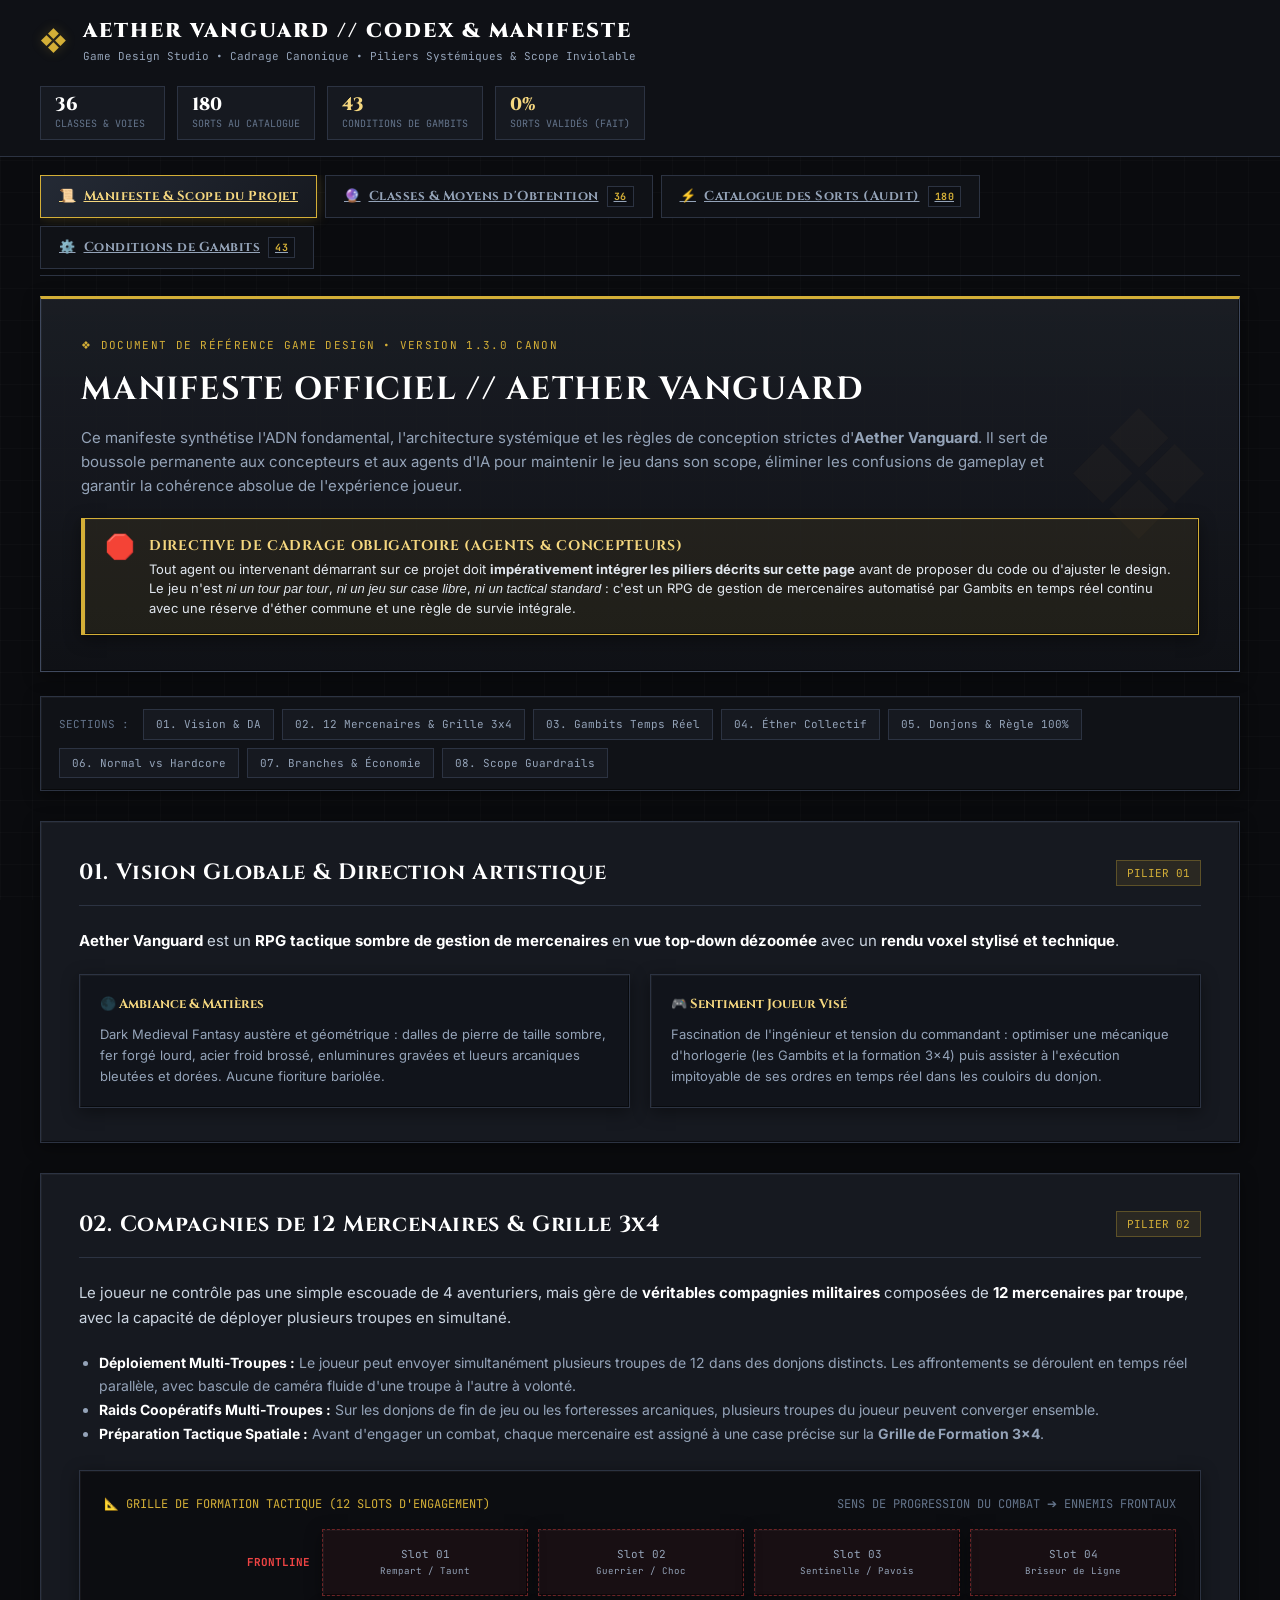
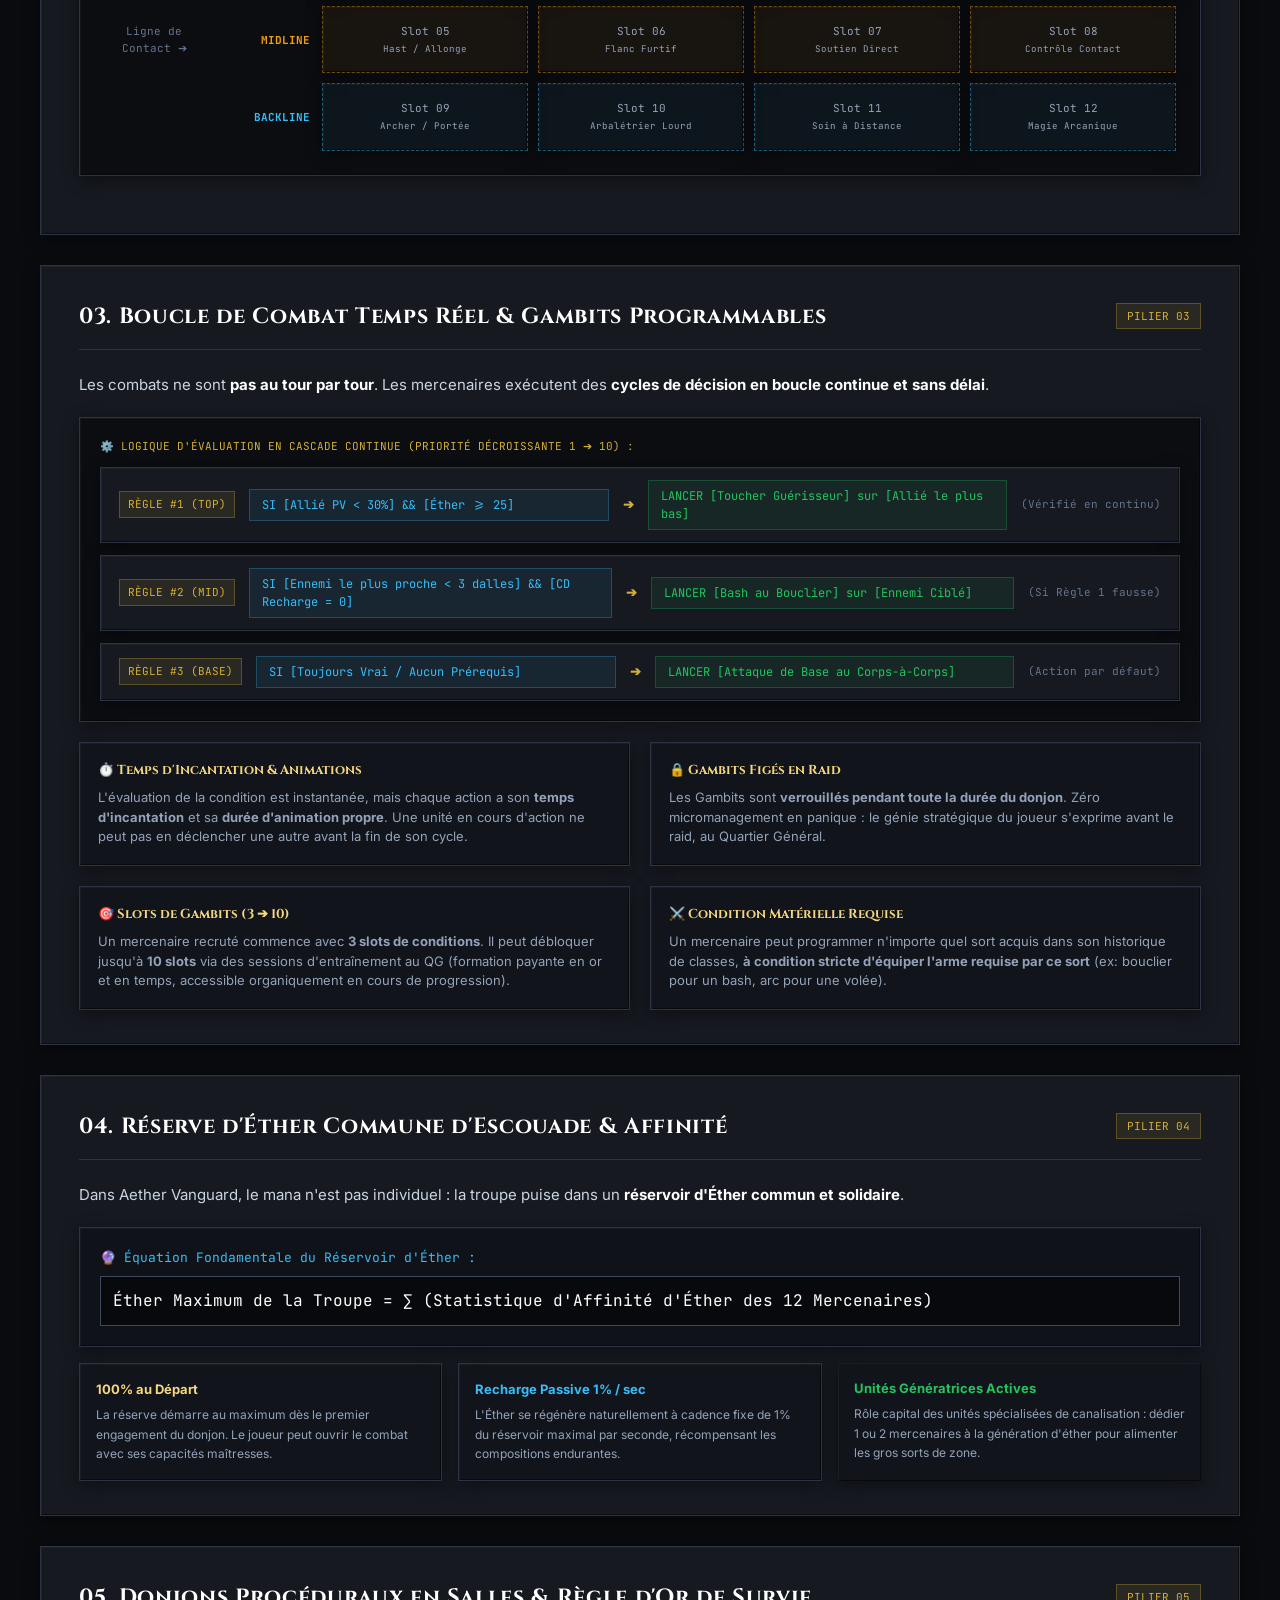
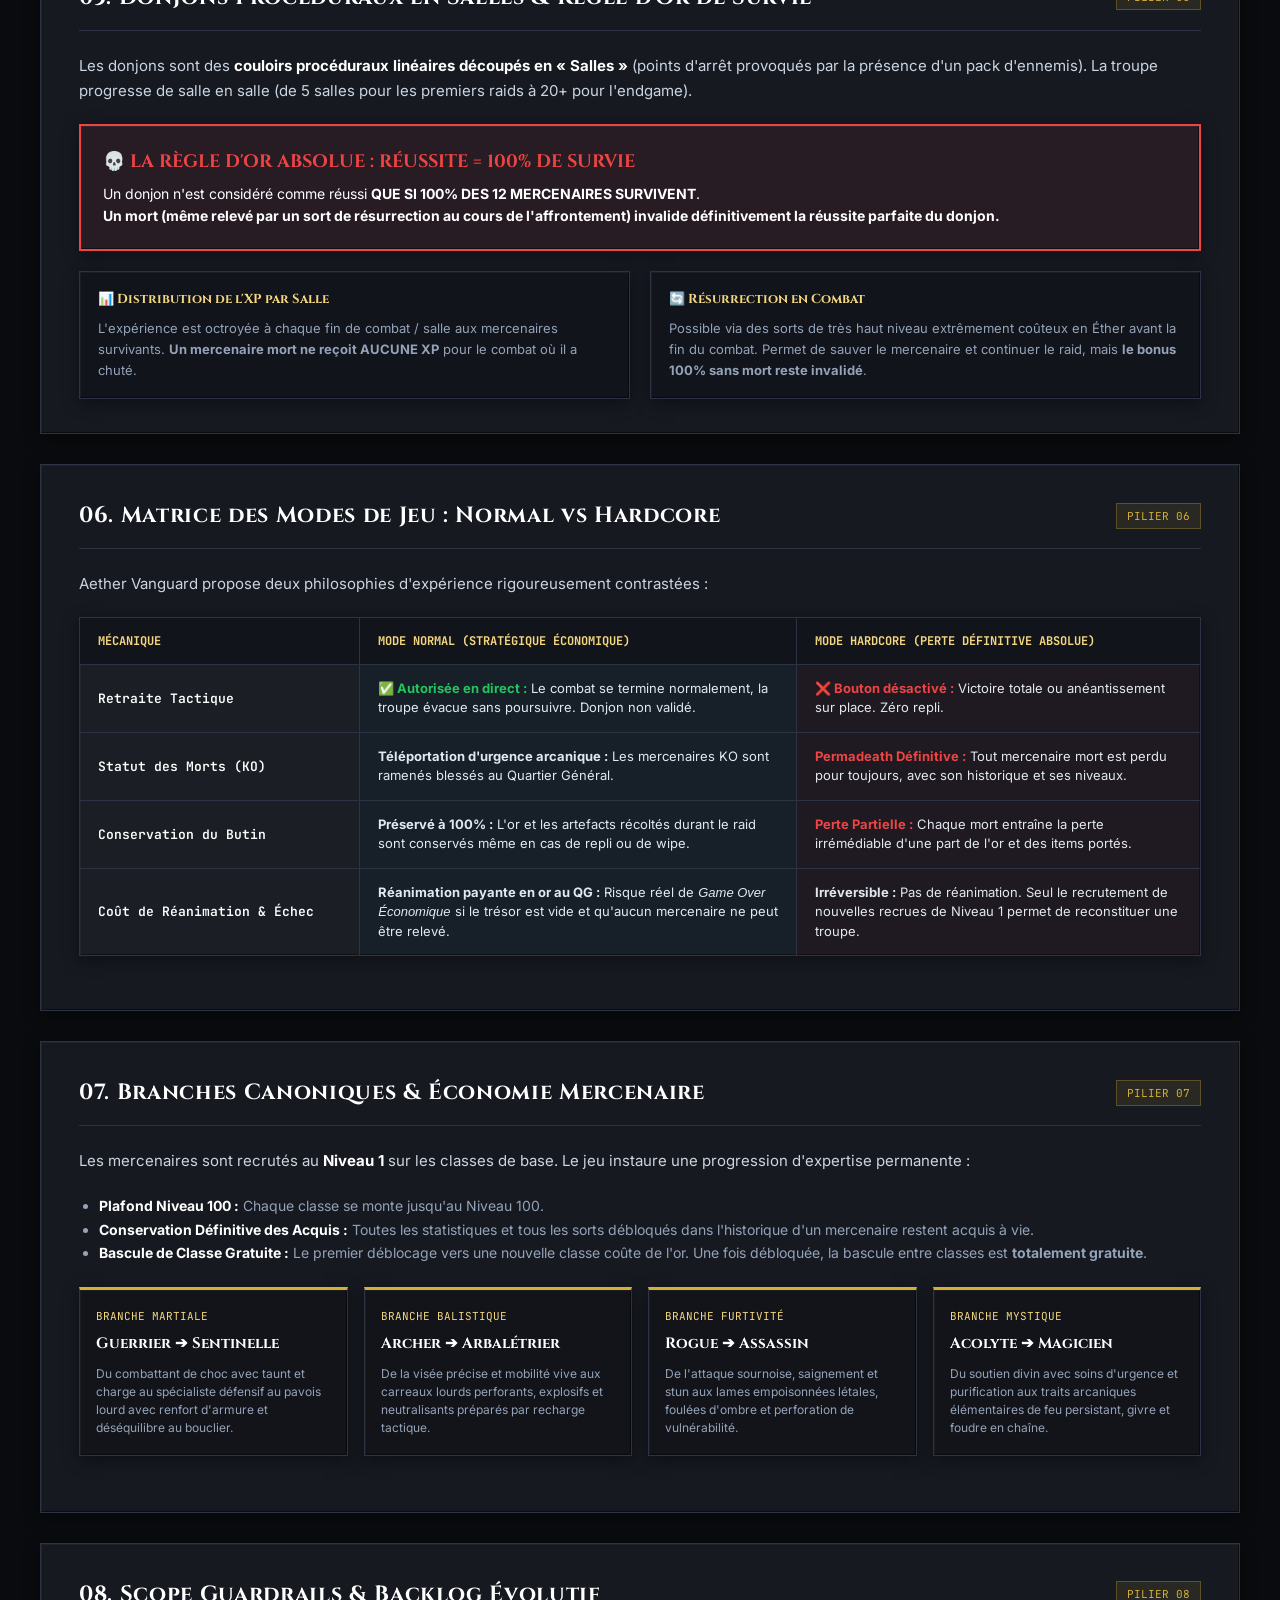
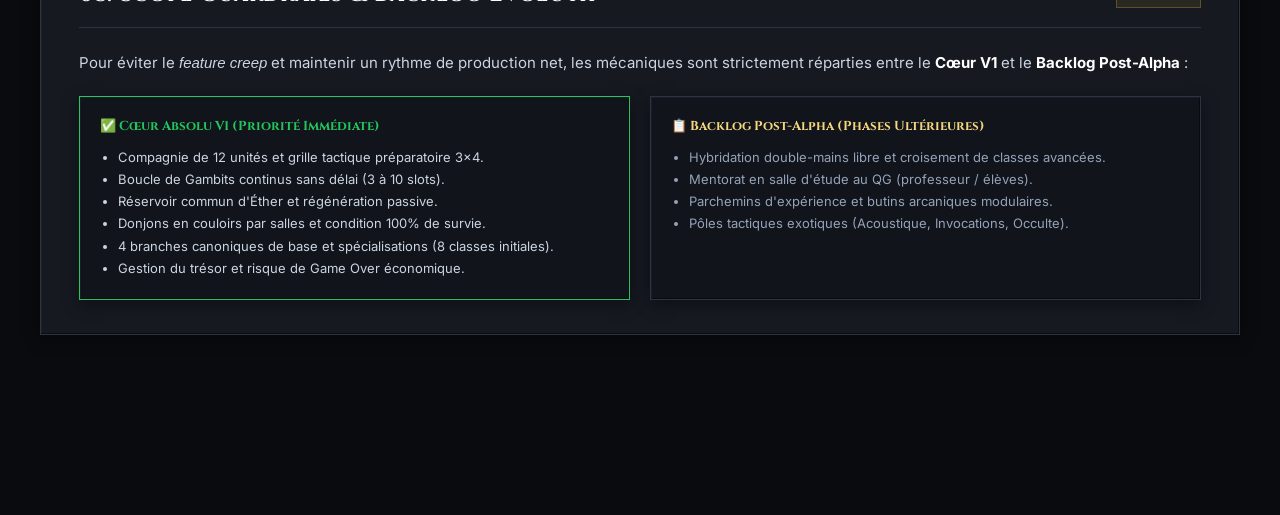
==== commit 1d796fe3: "feat(codex): refonte matrice 36 classes croisees, 180 sorts et catalogue 42 conditions de gambits" ====
--- a/brainstorm/index.html
+++ b/brainstorm/index.html
@@ -28,19 +28,19 @@
       <!-- Quick Metrics Bar -->
       <div class="header-metrics">
         <div class="metric-box">
-          <span class="metric-val" id="metric-total-classes">28</span>
-          <span class="metric-lbl">Classes &amp; Concepts</span>
+          <span class="metric-val" id="metric-total-classes">36</span>
+          <span class="metric-lbl">Classes &amp; Voies</span>
         </div>
         <div class="metric-box">
-          <span class="metric-val" id="metric-total-spells">--</span>
+          <span class="metric-val" id="metric-total-spells">180</span>
           <span class="metric-lbl">Sorts au Catalogue</span>
         </div>
         <div class="metric-box">
-          <span class="metric-val text-warn" id="metric-redundancy-count">--</span>
-          <span class="metric-lbl">Redondances à Arbitrer</span>
+          <span class="metric-val text-gold" id="metric-total-conditions">42</span>
+          <span class="metric-lbl">Conditions de Gambits</span>
         </div>
         <div class="metric-box metric-progress-box">
-          <div class="metric-val text-gold" id="metric-completion">--%</div>
+          <div class="metric-val text-gold" id="metric-completion">100%</div>
           <span class="metric-lbl">Sorts Validés (Fait)</span>
         </div>
       </div>
@@ -57,12 +57,17 @@
       <a href="classes.html" class="view-tab-btn">
         <span class="tab-icon">🔮</span>
         <span>Classes &amp; Moyens d'Obtention</span>
-        <span class="tab-badge" id="tab-badge-classes-count">28</span>
+        <span class="tab-badge" id="tab-badge-classes-count">36</span>
       </a>
       <a href="spells.html" class="view-tab-btn">
         <span class="tab-icon">⚡</span>
         <span>Catalogue des Sorts (Audit)</span>
-        <span class="tab-badge" id="tab-badge-spells-count">0</span>
+        <span class="tab-badge" id="tab-badge-spells-count">180</span>
+      </a>
+      <a href="conditions.html" class="view-tab-btn">
+        <span class="tab-icon">⚙️</span>
+        <span>Conditions de Gambits</span>
+        <span class="tab-badge" id="tab-badge-conditions-count">42</span>
       </a>
     </div>
   </nav>
--- a/brainstorm/style.css
+++ b/brainstorm/style.css
@@ -406,7 +406,7 @@
   margin-right: 2px;
 }
 
-.filter-pill-risk, .filter-pill-status {
+.filter-pill-risk, .filter-pill-status, .filter-pill-type, .filter-pill-backlog {
   padding: 6px 12px;
   background: var(--bg-stone);
   border: 1px solid var(--border-steel);
@@ -417,15 +417,121 @@
   transition: all var(--transition-fast);
 }
 
-.filter-pill-risk:hover, .filter-pill-status:hover {
+.filter-pill-risk:hover, .filter-pill-status:hover, .filter-pill-type:hover, .filter-pill-backlog:hover {
   background: var(--bg-stone-surface);
   color: #fff;
-}
-
-.filter-pill-risk.active, .filter-pill-status.active {
+  border-color: var(--border-steel-bright);
+}
+
+.filter-pill-risk.active, .filter-pill-status.active, .filter-pill-type.active, .filter-pill-backlog.active {
   background: rgba(212, 175, 55, 0.15);
   border-color: var(--accent-gold);
   color: var(--accent-gold-light);
+}
+
+/* ==========================================================================
+   Spells Audit Summary Row & Cards
+   ========================================================================== */
+.spells-stats-summary-row {
+  display: grid;
+  grid-template-columns: repeat(3, 1fr);
+  gap: 18px;
+  margin-bottom: 22px;
+}
+
+.audit-stat-card {
+  background: var(--bg-stone);
+  border: 1px solid var(--border-steel);
+  padding: 18px 22px;
+  display: flex;
+  align-items: center;
+  gap: 18px;
+  transition: transform var(--transition-fast), border-color var(--transition-fast);
+}
+
+.audit-stat-card:hover {
+  transform: translateY(-2px);
+  border-color: var(--border-steel-bright);
+}
+
+.audit-stat-card:nth-child(1) {
+  border-left: 4px solid var(--accent-green);
+}
+
+.audit-stat-card:nth-child(2) {
+  border-left: 4px solid var(--accent-amber);
+}
+
+.audit-stat-card:nth-child(3) {
+  border-left: 4px solid var(--border-steel-bright);
+}
+
+.audit-stat-card .stat-number {
+  font-family: var(--font-mono);
+  font-size: 34px;
+  font-weight: 700;
+  line-height: 1;
+  min-width: 50px;
+  text-align: center;
+}
+
+.audit-stat-card .stat-meta {
+  display: flex;
+  flex-direction: column;
+  gap: 3px;
+}
+
+.audit-stat-card .stat-meta strong {
+  color: #fff;
+  font-family: var(--font-serif);
+  font-size: 14px;
+  letter-spacing: 0.02em;
+}
+
+.audit-stat-card .stat-meta span {
+  color: var(--text-muted);
+  font-size: 12px;
+  line-height: 1.4;
+}
+
+@media (max-width: 900px) {
+  .spells-stats-summary-row {
+    grid-template-columns: 1fr;
+    gap: 12px;
+  }
+}
+
+/* Spells Dedicated Structured Toolbar */
+.spells-toolbar-box {
+  background: var(--bg-iron);
+  border: 1px solid var(--border-steel);
+  padding: 16px 20px;
+  margin-bottom: 20px;
+  display: flex;
+  flex-direction: column;
+  gap: 14px;
+}
+
+.spells-toolbar-top-row {
+  display: flex;
+  align-items: center;
+  justify-content: space-between;
+  gap: 20px;
+  flex-wrap: wrap;
+}
+
+.spells-toolbar-top-row .toolbar-search {
+  flex: 1;
+  max-width: 600px;
+}
+
+.spells-toolbar-filters-row {
+  display: flex;
+  align-items: center;
+  gap: 24px;
+  flex-wrap: wrap;
+  padding-top: 12px;
+  border-top: 1px solid rgba(255, 255, 255, 0.05);
 }
 
 .toolbar-select {
@@ -1786,32 +1892,262 @@
   line-height: 1.5;
 }
 
-@media (max-width: 1080px) {
-  .canon-branches-grid {
-    grid-template-columns: repeat(2, 1fr);
-  }
-  .tactical-grid-visual {
-    grid-template-columns: 1fr;
-  }
-  .grid-row-label {
-    width: auto;
-    text-align: left;
-  }
-}
-
-@media (max-width: 720px) {
-  .canon-branches-grid {
-    grid-template-columns: 1fr;
-  }
-  .manifesto-hero {
-    padding: 24px 20px;
-  }
-  .manifesto-section {
-    padding: 22px 18px;
-  }
-  .pipeline-rule {
-    flex-direction: column;
-    align-items: stretch;
-  }
-}
-
+/* ==========================================================================
+   Conditions Catalog & Gambit AI Programming Styles
+   ========================================================================== */
+.conditions-cards-grid {
+  display: grid;
+  grid-template-columns: repeat(auto-fill, minmax(360px, 1fr));
+  gap: 16px;
+  margin-top: 16px;
+}
+
+.condition-card {
+  background: #11141b;
+  border: 1px solid var(--border-steel);
+  border-left: 3px solid var(--accent-gold);
+  padding: 18px;
+  display: flex;
+  flex-direction: column;
+  gap: 12px;
+  transition: transform var(--transition-fast), border-color var(--transition-fast);
+}
+
+.condition-card:hover {
+  transform: translateY(-2px);
+  border-color: var(--accent-gold-light);
+  box-shadow: 0 6px 20px rgba(0, 0, 0, 0.4);
+}
+
+.condition-header {
+  display: flex;
+  justify-content: space-between;
+  align-items: flex-start;
+  gap: 10px;
+}
+
+.condition-id-tag {
+  font-family: var(--font-mono);
+  font-size: 10px;
+  color: var(--text-dim);
+}
+
+.condition-name {
+  font-family: var(--font-serif);
+  font-size: 15px;
+  font-weight: 700;
+  color: #fff;
+  letter-spacing: 0.02em;
+}
+
+.condition-desc {
+  font-size: 12px;
+  color: var(--text-muted);
+  line-height: 1.5;
+}
+
+.gambit-syntax-box {
+  background: #090a0e;
+  border: 1px dashed #2a3140;
+  padding: 10px 12px;
+  border-radius: 3px;
+  font-family: var(--font-mono);
+  font-size: 11px;
+}
+
+.gambit-syntax-line {
+  color: #fbbf24;
+  display: flex;
+  gap: 6px;
+}
+
+.gambit-syntax-arrow {
+  color: #38bdf8;
+}
+
+.condition-tags-row {
+  display: flex;
+  flex-wrap: wrap;
+  gap: 6px;
+  margin-top: auto;
+}
+
+.condition-cat-badge {
+  font-family: var(--font-mono);
+  font-size: 10px;
+  padding: 2px 7px;
+  border-radius: 2px;
+  text-transform: uppercase;
+  font-weight: 600;
+}
+
+.cat-Alliés { background: rgba(34, 197, 94, 0.15); color: #4ade80; border: 1px solid rgba(34, 197, 94, 0.3); }
+.cat-Ennemis { background: rgba(239, 68, 68, 0.15); color: #f87171; border: 1px solid rgba(239, 68, 68, 0.3); }
+.cat-Éther { background: rgba(56, 189, 248, 0.15); color: #38bdf8; border: 1px solid rgba(56, 189, 248, 0.3); }
+.cat-Spatial { background: rgba(245, 158, 11, 0.15); color: #fbbf24; border: 1px solid rgba(245, 158, 11, 0.3); }
+.cat-Cooldowns { background: rgba(192, 132, 252, 0.15); color: #c084fc; border: 1px solid rgba(192, 132, 252, 0.3); }
+.cat-Matériel { background: rgba(212, 175, 55, 0.15); color: #f5d77f; border: 1px solid rgba(212, 175, 55, 0.3); }
+
+.condition-target-badge {
+  font-family: var(--font-mono);
+  font-size: 10px;
+  padding: 2px 6px;
+  background: #1e2430;
+  color: #cbd5e1;
+  border-radius: 2px;
+}
+
+.condition-tag-item {
+  font-size: 10px;
+  color: var(--text-dim);
+  background: rgba(255, 255, 255, 0.04);
+  padding: 2px 6px;
+  border-radius: 2px;
+}
+
+/* ==========================================================================
+   Crossed Prerequisites & Network Progression Styles
+   ========================================================================== */
+.prereq-link-badge {
+  display: inline-flex;
+  align-items: center;
+  gap: 4px;
+  background: #181c25;
+  border: 1px solid #384257;
+  color: #93c5fd;
+  font-family: var(--font-mono);
+  font-size: 10px;
+  padding: 2px 7px;
+  border-radius: 3px;
+  cursor: pointer;
+  transition: all var(--transition-fast);
+}
+
+.prereq-link-badge:hover {
+  background: #1e293b;
+  border-color: var(--accent-blue);
+  color: #fff;
+  transform: translateY(-1px);
+}
+
+.unlocks-link-badge {
+  display: inline-flex;
+  align-items: center;
+  gap: 4px;
+  background: rgba(212, 175, 55, 0.1);
+  border: 1px solid rgba(212, 175, 55, 0.3);
+  color: var(--accent-gold-light);
+  font-family: var(--font-mono);
+  font-size: 10px;
+  padding: 2px 6px;
+  border-radius: 3px;
+  cursor: pointer;
+  transition: all var(--transition-fast);
+}
+
+.unlocks-link-badge:hover {
+  background: rgba(212, 175, 55, 0.25);
+  border-color: var(--accent-gold);
+  color: #fff;
+}
+
+.network-tier-block {
+  margin-bottom: 32px;
+}
+
+.network-tier-header {
+  display: flex;
+  justify-content: space-between;
+  align-items: center;
+  padding-bottom: 10px;
+  margin-bottom: 16px;
+  border-bottom: 1px solid var(--border-steel-bright);
+}
+
+.network-tier-title {
+  display: flex;
+  align-items: center;
+  gap: 12px;
+  font-family: var(--font-serif);
+  font-size: 16px;
+  font-weight: 700;
+  color: #fff;
+}
+
+.network-tier-badge {
+  font-family: var(--font-mono);
+  font-size: 11px;
+  padding: 3px 9px;
+  border-radius: 3px;
+}
+
+.tier-badge-0 { background: #b91c1c; color: #fecaca; }
+.tier-badge-1 { background: #c2410c; color: #fed7aa; }
+.tier-badge-2 { background: #0369a1; color: #bae6fd; }
+.tier-badge-3 { background: #6b21a8; color: #f3e8ff; }
+
+.network-classes-grid {
+  display: grid;
+  grid-template-columns: repeat(auto-fill, minmax(290px, 1fr));
+  gap: 14px;
+}
+
+.network-node-card {
+  background: #11141c;
+  border: 1px solid var(--border-steel);
+  border-left: 3px solid var(--accent-gold);
+  padding: 14px;
+  border-radius: 3px;
+  display: flex;
+  flex-direction: column;
+  gap: 8px;
+  transition: all var(--transition-fast);
+}
+
+.network-node-card:hover {
+  border-color: var(--accent-gold-light);
+  transform: translateY(-2px);
+  box-shadow: 0 4px 16px rgba(0, 0, 0, 0.4);
+}
+
+.network-node-top {
+  display: flex;
+  justify-content: space-between;
+  align-items: center;
+}
+
+.network-node-name {
+  font-family: var(--font-serif);
+  font-size: 14px;
+  font-weight: 700;
+  color: #fff;
+  display: flex;
+  align-items: center;
+  gap: 6px;
+}
+
+.filter-pill-tier {
+  background: var(--bg-stone);
+  border: 1px solid var(--border-steel);
+  color: var(--text-muted);
+  font-family: var(--font-mono);
+  font-size: 11px;
+  padding: 4px 10px;
+  cursor: pointer;
+  transition: all var(--transition-fast);
+  border-radius: 2px;
+}
+
+.filter-pill-tier:hover {
+  border-color: var(--accent-gold);
+  color: #fff;
+}
+
+.filter-pill-tier.active {
+  background: var(--accent-gold);
+  color: #0d0f14;
+  font-weight: 700;
+  border-color: var(--accent-gold);
+}
+
+
